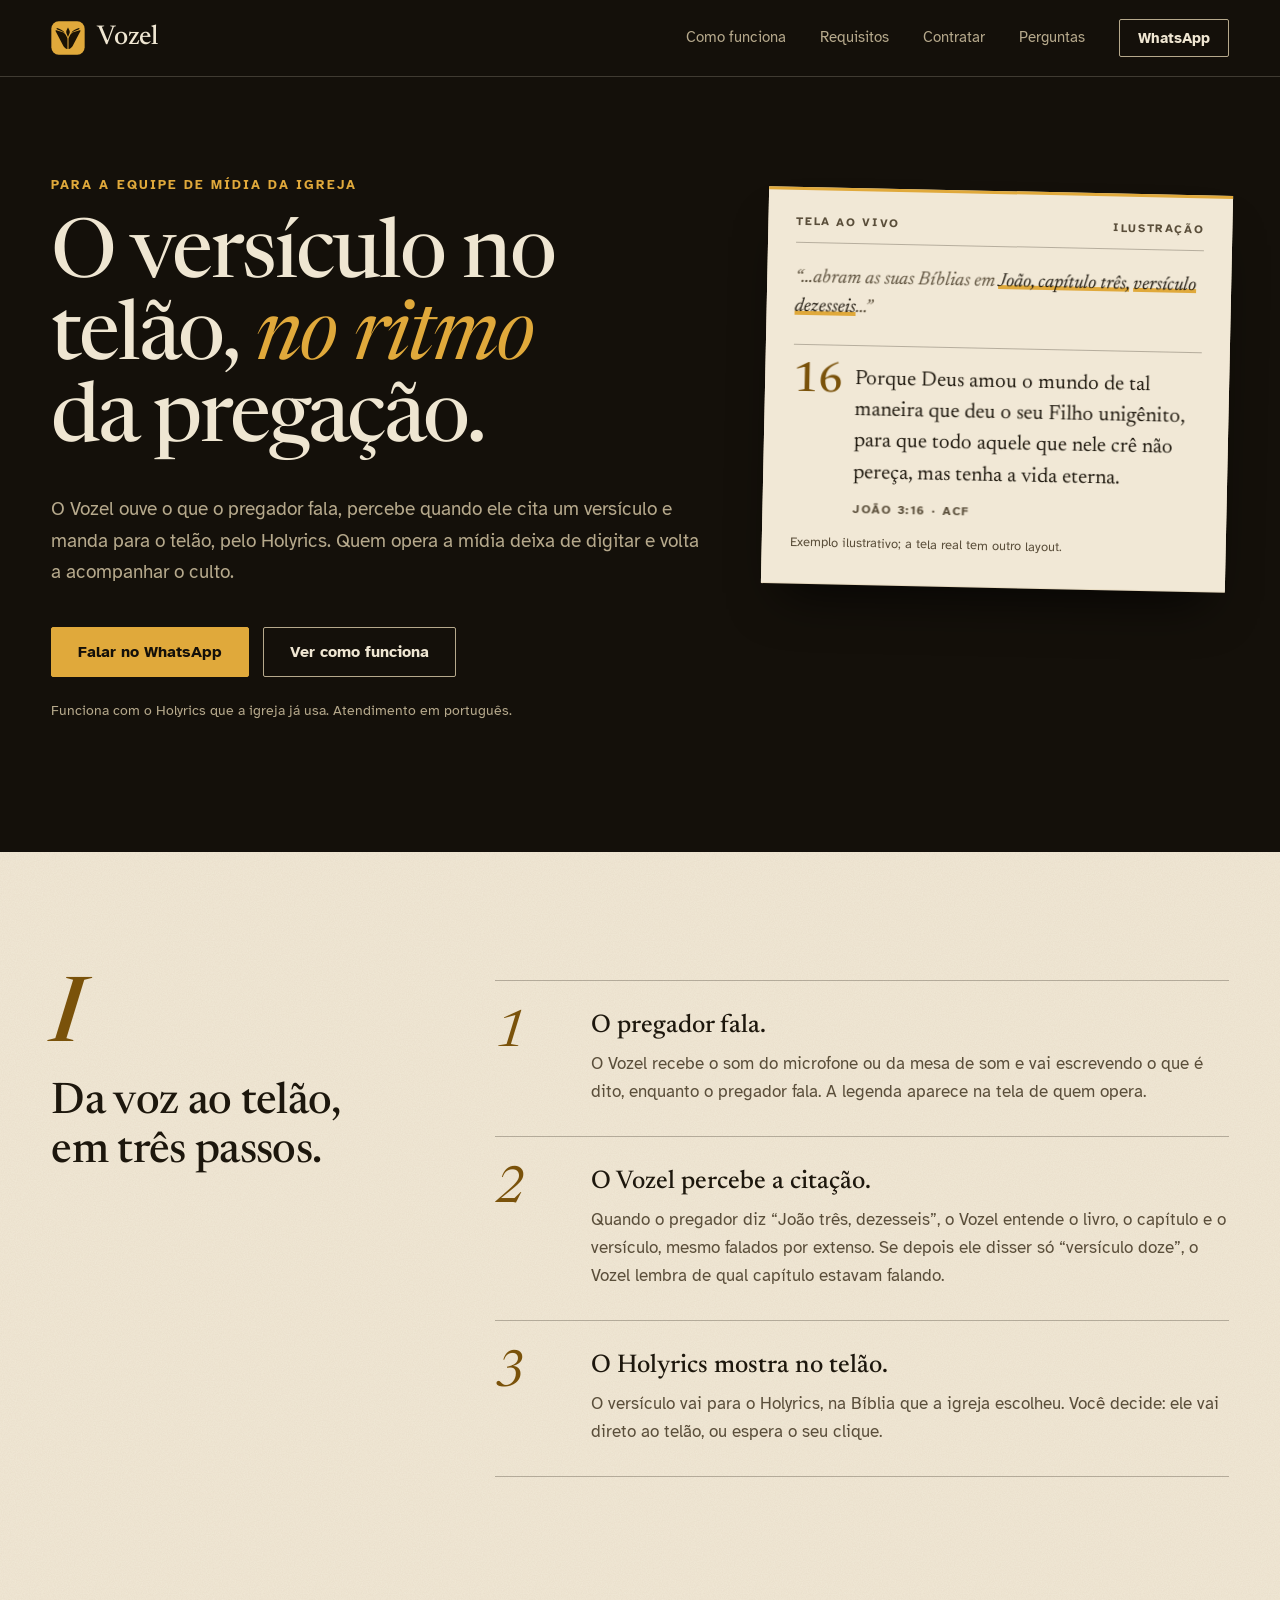
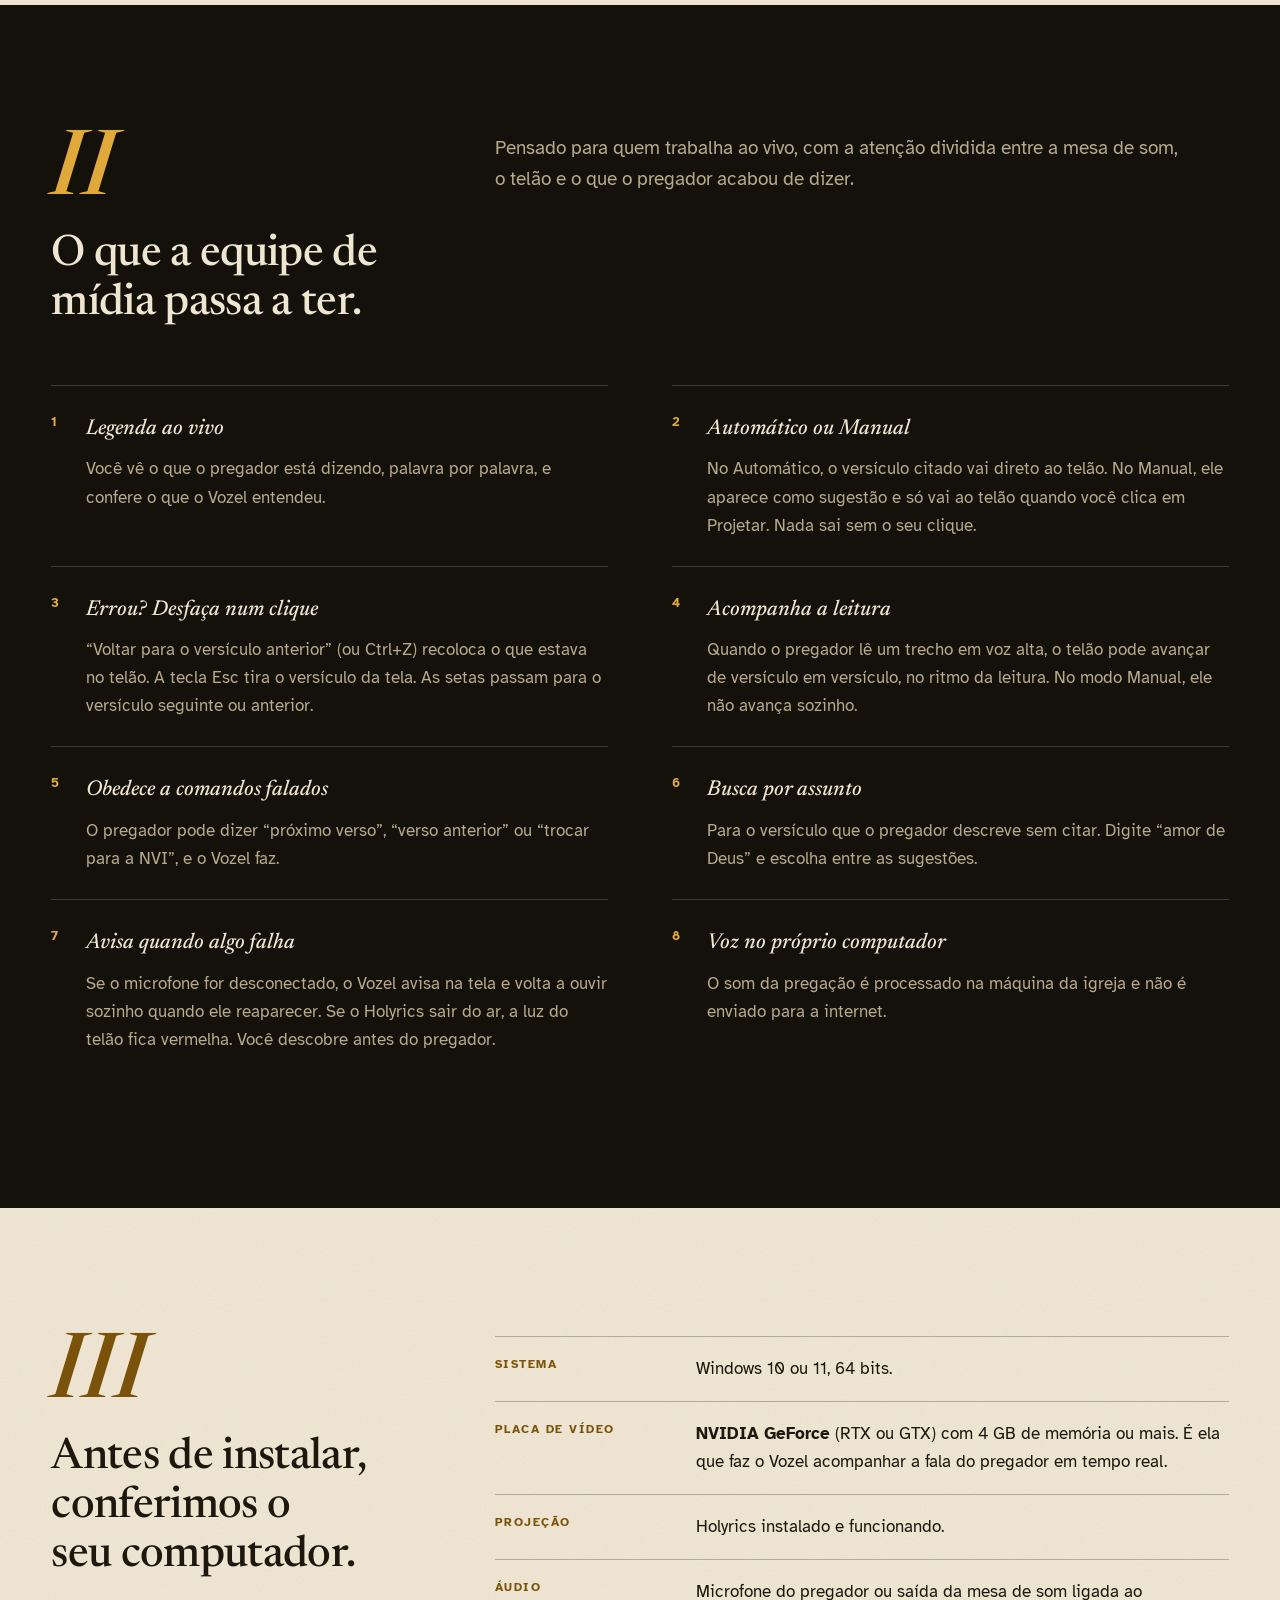
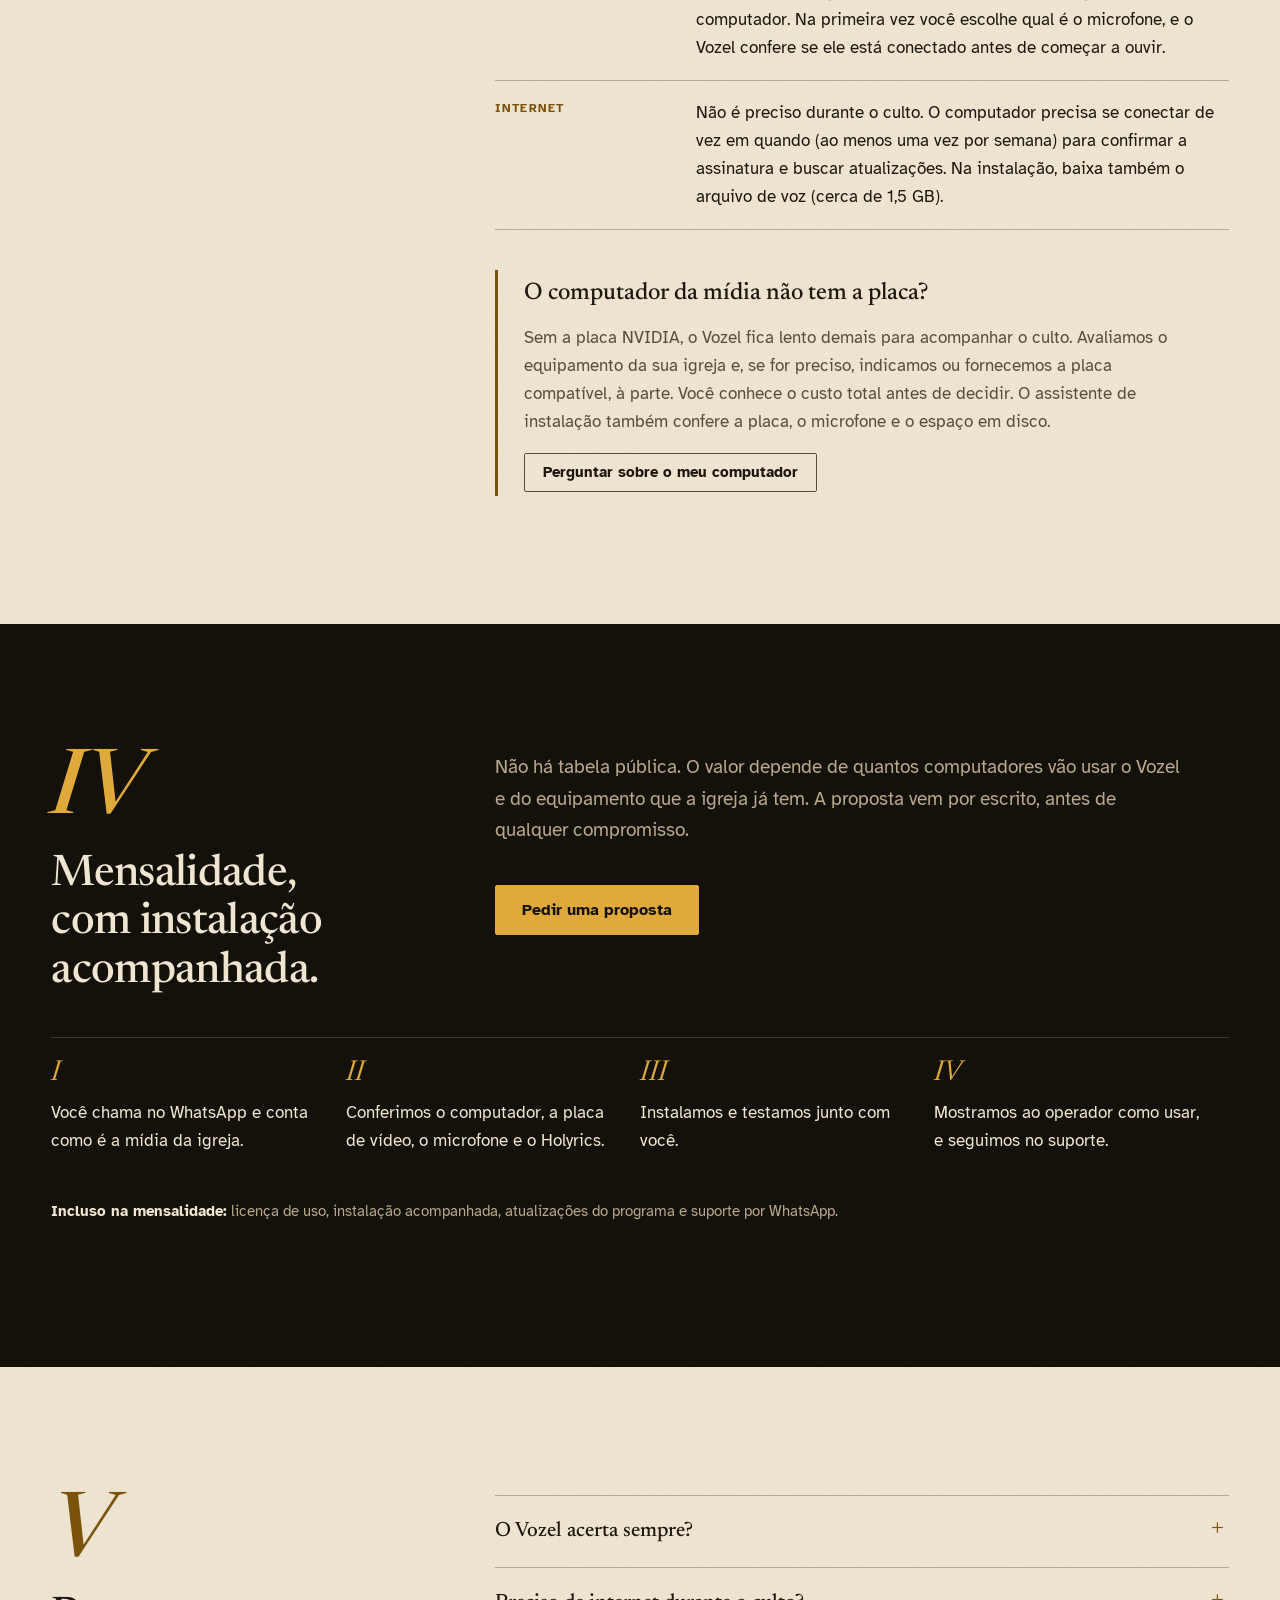
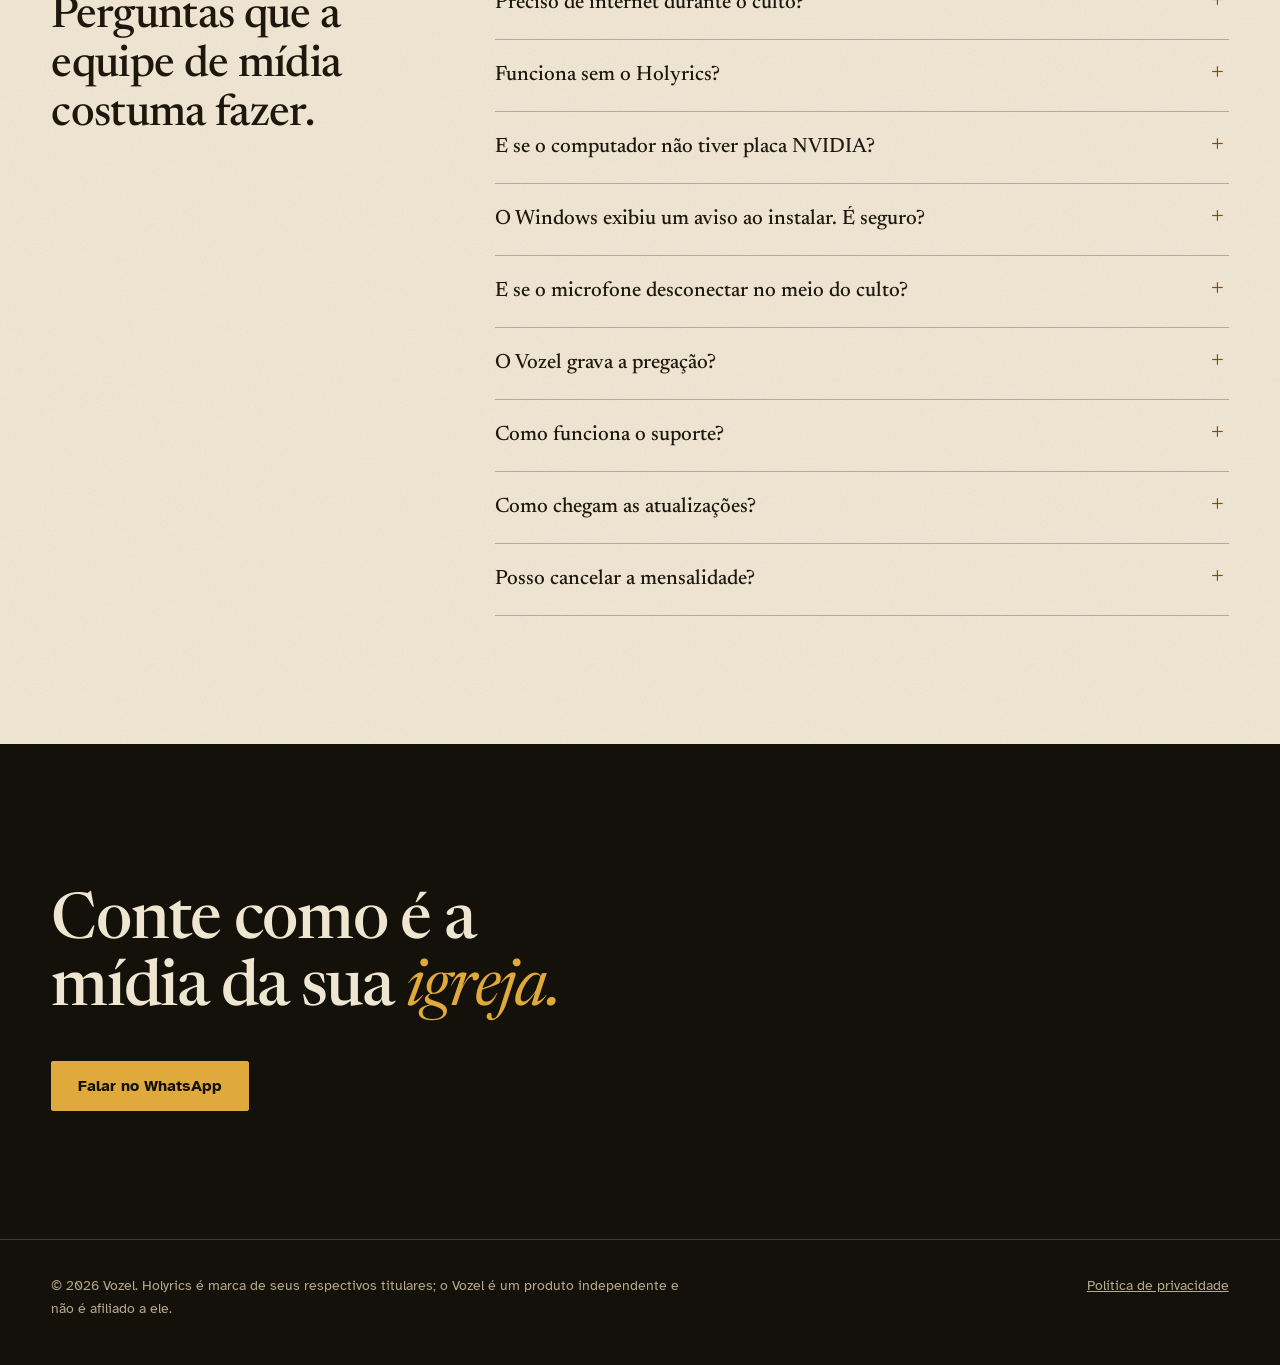
==== index.html @ 06f70eec "feat: site Vozel (landing e privacidade) Co-Authored-By: Claude Haiku 5.5 <noreply@anthropic.com>" ====
<!doctype html>
<html lang="pt-BR">
<head>
<meta charset="utf-8">
<meta name="viewport" content="width=device-width, initial-scale=1">
<title>Vozel — o versículo no telão, no ritmo da pregação</title>
<meta name="description" content="O Vozel ouve o pregador, percebe quando ele cita um versículo e manda para o telão pelo Holyrics. Funciona no computador da igreja, sem internet durante o culto.">
<meta name="theme-color" content="#14100a">
<link rel="icon" type="image/svg+xml" href="img/vozel-icone.svg">
<link rel="preload" href="fonts/newsreader-normal-400_700.woff2" as="font" type="font/woff2" crossorigin>
<meta property="og:title" content="Vozel — o versículo no telão, no ritmo da pregação">
<meta property="og:description" content="Ouve o pregador e coloca o versículo no telão, pelo Holyrics. Funciona no computador da igreja.">
<meta property="og:type" content="website">
<link rel="stylesheet" href="style.css">
</head>
<body>
<a class="skip" href="#conteudo">Ir para o conteúdo</a>

<header class="top">
  <div class="wrap">
    <a class="mark" href="#topo" aria-label="Vozel, início"><img src="img/vozel-icone.svg" alt="" width="34" height="34">Vozel</a>
    <nav aria-label="Principal">
      <a href="#como-funciona">Como funciona</a>
      <a href="#requisitos">Requisitos</a>
      <a href="#contratar">Contratar</a>
      <a href="#perguntas">Perguntas</a>
      <a class="btn line sm" href="https://wa.me/5566999851332?text=Ol%C3%A1!%20Quero%20conhecer%20o%20Vozel." rel="noopener">WhatsApp</a>
    </nav>
  </div>
</header>

<main id="conteudo">

<section class="chapter ink hero" id="topo">
  <div class="wrap">
    <div>
      <p class="kicker">Para a equipe de mídia da igreja</p>
      <h1>O versículo no telão, <em>no ritmo</em> da pregação.</h1>
      <p class="lede">O Vozel ouve o que o pregador fala, percebe quando ele cita um versículo e manda para o telão, pelo Holyrics. Quem opera a mídia deixa de digitar e volta a acompanhar o culto.</p>
      <div class="cta">
        <a class="btn" href="https://wa.me/5566999851332?text=Ol%C3%A1!%20Quero%20conhecer%20o%20Vozel." rel="noopener">Falar no WhatsApp</a>
        <a class="btn line" href="#como-funciona">Ver como funciona</a>
      </div>
      <p class="fine">Funciona com o Holyrics que a igreja já usa. Atendimento em português.</p>
    </div>

    <figure class="sheet" role="group" aria-label="Ilustração do funcionamento: a fala vira referência e o versículo aparece">
      <div class="sheet-tag"><span>Tela Ao Vivo</span><span>Ilustração</span></div>
      <p class="spoken">
        <span class="w" style="animation-delay:.2s">“…abram as suas Bíblias</span>
        <span class="w" style="animation-delay:1s">em <mark>João, capítulo três,</mark></span>
        <span class="w" style="animation-delay:1.6s"><mark>versículo dezesseis</mark>…”</span>
      </p>
      <div class="verse">
        <span class="vn" aria-hidden="true">16</span>
        <p>Porque Deus amou o mundo de tal maneira que deu o seu Filho unigênito, para que todo aquele que nele crê não pereça, mas tenha a vida eterna.</p>
        <cite>João 3:16 · ACF</cite>
      </div>
      <p class="sheet-note">Exemplo ilustrativo; a tela real tem outro layout.</p>
    </figure>
  </div>
</section>

<section class="chapter paper" id="como-funciona">
  <div class="wrap split">
    <div class="chapter-label">
      <span class="numeral" aria-hidden="true">I</span>
      <h2>Da voz ao telão, em três passos.</h2>
    </div>
    <ol class="moves">
      <li>
        <h3>O pregador fala.</h3>
        <p>O Vozel recebe o som do microfone ou da mesa de som e vai escrevendo o que é dito, enquanto o pregador fala. A legenda aparece na tela de quem opera.</p>
      </li>
      <li>
        <h3>O Vozel percebe a citação.</h3>
        <p>Quando o pregador diz “João três, dezesseis”, o Vozel entende o livro, o capítulo e o versículo, mesmo falados por extenso. Se depois ele disser só “versículo doze”, o Vozel lembra de qual capítulo estavam falando.</p>
      </li>
      <li>
        <h3>O Holyrics mostra no telão.</h3>
        <p>O versículo vai para o Holyrics, na Bíblia que a igreja escolheu. Você decide: ele vai direto ao telão, ou espera o seu clique.</p>
      </li>
    </ol>
  </div>
</section>

<section class="chapter ink" id="recursos">
  <div class="wrap">
    <div class="split" style="margin-bottom:56px">
      <div class="chapter-label">
        <span class="numeral" aria-hidden="true">II</span>
        <h2>O que a equipe de mídia passa a ter.</h2>
      </div>
      <p class="lede">Pensado para quem trabalha ao vivo, com a atenção dividida entre a mesa de som, o telão e o que o pregador acabou de dizer.</p>
    </div>
    <ol class="vlist">
      <li><sup>1</sup><h3>Legenda ao vivo</h3><p>Você vê o que o pregador está dizendo, palavra por palavra, e confere o que o Vozel entendeu.</p></li>
      <li><sup>2</sup><h3>Automático ou Manual</h3><p>No Automático, o versículo citado vai direto ao telão. No Manual, ele aparece como sugestão e só vai ao telão quando você clica em Projetar. Nada sai sem o seu clique.</p></li>
      <li><sup>3</sup><h3>Errou? Desfaça num clique</h3><p>“Voltar para o versículo anterior” (ou Ctrl+Z) recoloca o que estava no telão. A tecla Esc tira o versículo da tela. As setas passam para o versículo seguinte ou anterior.</p></li>
      <li><sup>4</sup><h3>Acompanha a leitura</h3><p>Quando o pregador lê um trecho em voz alta, o telão pode avançar de versículo em versículo, no ritmo da leitura. No modo Manual, ele não avança sozinho.</p></li>
      <li><sup>5</sup><h3>Obedece a comandos falados</h3><p>O pregador pode dizer “próximo verso”, “verso anterior” ou “trocar para a NVI”, e o Vozel faz.</p></li>
      <li><sup>6</sup><h3>Busca por assunto</h3><p>Para o versículo que o pregador descreve sem citar. Digite “amor de Deus” e escolha entre as sugestões.</p></li>
      <li><sup>7</sup><h3>Avisa quando algo falha</h3><p>Se o microfone for desconectado, o Vozel avisa na tela e volta a ouvir sozinho quando ele reaparecer. Se o Holyrics sair do ar, a luz do telão fica vermelha. Você descobre antes do pregador.</p></li>
      <li><sup>8</sup><h3>Voz no próprio computador</h3><p>O som da pregação é processado na máquina da igreja e não é enviado para a internet.</p></li>
    </ol>
  </div>
</section>

<section class="chapter paper" id="requisitos">
  <div class="wrap split">
    <div class="chapter-label">
      <span class="numeral" aria-hidden="true">III</span>
      <h2>Antes de instalar, conferimos o seu computador.</h2>
    </div>
    <div>
      <dl class="spec">
        <div><dt>Sistema</dt><dd>Windows 10 ou 11, 64 bits.</dd></div>
        <div><dt>Placa de vídeo</dt><dd><b>NVIDIA GeForce</b> (RTX ou GTX) com 4 GB de memória ou mais. É ela que faz o Vozel acompanhar a fala do pregador em tempo real.</dd></div>
        <div><dt>Projeção</dt><dd>Holyrics instalado e funcionando.</dd></div>
        <div><dt>Áudio</dt><dd>Microfone do pregador ou saída da mesa de som ligada ao computador. Na primeira vez você escolhe qual é o microfone, e o Vozel confere se ele está conectado antes de começar a ouvir.</dd></div>
        <div><dt>Internet</dt><dd>Não é preciso durante o culto. O computador precisa se conectar de vez em quando (ao menos uma vez por semana) para confirmar a assinatura e buscar atualizações. Na instalação, baixa também o arquivo de voz (cerca de 1,5 GB).</dd></div>
      </dl>
      <div class="aside">
        <h3>O computador da mídia não tem a placa?</h3>
        <p>Sem a placa NVIDIA, o Vozel fica lento demais para acompanhar o culto. Avaliamos o equipamento da sua igreja e, se for preciso, indicamos ou fornecemos a placa compatível, à parte. Você conhece o custo total antes de decidir. O assistente de instalação também confere a placa, o microfone e o espaço em disco.</p>
        <a class="btn line sm" href="https://wa.me/5566999851332?text=Ol%C3%A1!%20Quero%20saber%20se%20meu%20computador%20serve%20para%20o%20Vozel." rel="noopener">Perguntar sobre o meu computador</a>
      </div>
    </div>
  </div>
</section>

<section class="chapter ink" id="contratar">
  <div class="wrap">
    <div class="split">
      <div class="chapter-label">
        <span class="numeral" aria-hidden="true">IV</span>
        <h2>Mensalidade, com instalação acompanhada.</h2>
      </div>
      <div>
        <p class="lede">Não há tabela pública. O valor depende de quantos computadores vão usar o Vozel e do equipamento que a igreja já tem. A proposta vem por escrito, antes de qualquer compromisso.</p>
        <div class="cta"><a class="btn" href="https://wa.me/5566999851332?text=Ol%C3%A1!%20Quero%20uma%20proposta%20do%20Vozel." rel="noopener">Pedir uma proposta</a></div>
      </div>
    </div>
    <ol class="steps">
      <li>Você chama no WhatsApp e conta como é a mídia da igreja.</li>
      <li>Conferimos o computador, a placa de vídeo, o microfone e o Holyrics.</li>
      <li>Instalamos e testamos junto com você.</li>
      <li>Mostramos ao operador como usar, e seguimos no suporte.</li>
    </ol>
    <p class="included"><b>Incluso na mensalidade:</b> licença de uso, instalação acompanhada, atualizações do programa e suporte por WhatsApp.</p>
  </div>
</section>

<!--
  Depoimentos: publicar só com igreja-piloto e autorização por escrito.
  Sugestão: um capítulo "V" antes das perguntas, com citação em corpo grande e o nome da igreja.
-->

<section class="chapter paper" id="perguntas">
  <div class="wrap split">
    <div class="chapter-label">
      <span class="numeral" aria-hidden="true">V</span>
      <h2>Perguntas que a equipe de mídia costuma fazer.</h2>
    </div>
    <div class="faq">
      <details><summary>O Vozel acerta sempre?</summary><p>Nenhum sistema que ouve a fala é perfeito. Por isso você vê na legenda o que foi entendido e pode usar o modo Manual, em que nada vai ao telão sem o seu clique. Se algo errado aparecer, a tecla Esc tira da tela e Ctrl+Z volta ao versículo anterior.</p></details>
      <details><summary>Preciso de internet durante o culto?</summary><p>Não. Durante o culto o Vozel funciona sem internet. O computador só precisa se conectar de vez em quando, ao menos uma vez por semana, para confirmar que a assinatura está em dia e buscar atualizações.</p></details>
      <details><summary>Funciona sem o Holyrics?</summary><p>Não para projetar. O Vozel foi feito para trabalhar junto com o Holyrics, que é quem mostra o versículo no telão. Sem ele, você continua vendo a legenda do que o pregador diz, mas nada vai para o telão.</p></details>
      <details><summary>E se o computador não tiver placa NVIDIA?</summary><p>A placa é necessária. Podemos indicar ou fornecer uma compatível, à parte, depois de avaliar o equipamento da igreja.</p></details>
      <details><summary>O Windows exibiu um aviso ao instalar. É seguro?</summary><p>Como o programa é novo, o Windows pode avisar sobre “editor desconhecido” na primeira instalação. Por isso a instalação é feita junto com você, que acompanha cada passo.</p></details>
      <details><summary>E se o microfone desconectar no meio do culto?</summary><p>O Vozel avisa na tela e, quando o microfone voltar, ele volta a ouvir sozinho. Se o Holyrics sair do ar, a luz do telão fica vermelha e você é avisado.</p></details>
      <details><summary>O Vozel grava a pregação?</summary><p>Não grava o som. O que fica no computador, para o suporte, é um registro em texto do que foi reconhecido e dos versículos mostrados. Ele só sai de lá se você decidir enviar.</p></details>
      <details><summary>Como funciona o suporte?</summary><p>Por WhatsApp, em português. Dentro do programa há o botão “Gerar pacote de suporte”: ele junta, num arquivo, as informações que precisamos (sem senhas) para você nos enviar, e a gente resolve.</p></details>
      <details><summary>Como chegam as atualizações?</summary><p>O programa avisa quando há versão nova. Você atualiza com um clique, nunca com o Vozel ouvindo o culto, e o arquivo é conferido antes de ser instalado.</p></details>
      <details><summary>Posso cancelar a mensalidade?</summary><p>Sim. As condições do contrato constam da proposta, para você ler antes de aceitar.</p></details>
    </div>
  </div>
</section>

<section class="chapter ink closing">
  <div class="wrap">
    <h2>Conte como é a mídia da sua <em>igreja.</em></h2>
    <div class="cta"><a class="btn" href="https://wa.me/5566999851332?text=Ol%C3%A1!%20Quero%20conhecer%20o%20Vozel." rel="noopener">Falar no WhatsApp</a></div>
  </div>
</section>

</main>

<footer class="foot">
  <div class="wrap">
    <p>© <span id="ano">2026</span> Vozel. Holyrics é marca de seus respectivos titulares; o Vozel é um produto independente e não é afiliado a ele.</p>
    <a href="privacidade.html">Política de privacidade</a>
  </div>
</footer>
<script>document.getElementById("ano").textContent = new Date().getFullYear();</script>
</body>
</html>
---- style.css ----
/* Vozel — landing. Direção: página de Bíblia impressa (tinta, papel, dourado de capitular). */

@font-face { font-family: "Newsreader"; font-style: normal; font-weight: 400 700; font-display: swap; src: url("fonts/newsreader-normal-400_700.woff2") format("woff2"); }
@font-face { font-family: "Newsreader"; font-style: italic; font-weight: 400 600; font-display: swap; src: url("fonts/newsreader-italic-400_600.woff2") format("woff2"); }
@font-face { font-family: "Atkinson Hyperlegible"; font-style: normal; font-weight: 400; font-display: swap; src: url("fonts/atkinson-hyperlegible-normal-400.woff2") format("woff2"); }
@font-face { font-family: "Atkinson Hyperlegible"; font-style: normal; font-weight: 700; font-display: swap; src: url("fonts/atkinson-hyperlegible-normal-700.woff2") format("woff2"); }

:root {
  --ink: #14100a;
  --ink-soft: #1d170d;
  --paper: #f1e8d6;
  --paper-deep: #e6d9bf;
  --gold: #e0a93b;
  --gold-ink: #7a520a;          /* dourado legível sobre papel */
  --on-ink: #efe6d2;
  --on-ink-muted: #b6a98c;
  --on-paper: #1d170d;
  --on-paper-muted: #5a4e3a;
  --rule-ink: rgba(239, 230, 210, .2);
  --rule-paper: rgba(29, 23, 13, .28);

  --serif: "Newsreader", "Iowan Old Style", Georgia, serif;
  --sans: "Atkinson Hyperlegible", "Segoe UI", system-ui, sans-serif;

  --gutter: clamp(20px, 4vw, 56px);
  --max: 1200px;
  --step-0: 1.0625rem;
}

*, *::before, *::after { box-sizing: border-box; }
html { scroll-behavior: smooth; -webkit-text-size-adjust: 100%; }
body { margin: 0; background: var(--ink); color: var(--on-ink); font: 400 var(--step-0)/1.65 var(--sans); }
img, svg { max-width: 100%; display: block; }
a { color: inherit; }
p { margin: 0 0 1em; }
h1, h2, h3 { font-family: var(--serif); font-weight: 500; margin: 0; text-wrap: balance; }
:focus-visible { outline: 3px solid var(--gold); outline-offset: 3px; }
.paper :focus-visible { outline-color: var(--gold-ink); }

.skip { position: absolute; left: -999px; top: 8px; background: var(--gold); color: var(--ink); padding: 10px 16px; z-index: 50; }
.skip:focus { left: 8px; }
.wrap { width: min(var(--max), 100% - 2 * var(--gutter)); margin-inline: auto; }

/* ---------- cabeçalho ---------- */
.top { border-bottom: 1px solid var(--rule-ink); }
.top .wrap { display: flex; align-items: center; justify-content: space-between; gap: 20px; min-height: 76px; }
.mark { display: inline-flex; align-items: center; gap: 12px; text-decoration: none; font: 500 1.7rem/1 var(--serif); letter-spacing: -.01em; }
.mark img { width: 34px; height: 34px; }
.top nav { display: flex; align-items: center; gap: clamp(16px, 3vw, 34px); font-size: .95rem; }
.top nav a:not(.btn) { color: var(--on-ink-muted); text-decoration: none; }
.top nav a:not(.btn):hover { color: var(--on-ink); text-decoration: underline; text-underline-offset: 6px; text-decoration-color: var(--gold); }

.btn { display: inline-block; background: var(--gold); color: var(--ink); font: 700 1rem/1 var(--sans); padding: 16px 26px; border: 1px solid var(--gold); border-radius: 2px; text-decoration: none; }
.btn:hover { background: #efbd57; }
.btn.line { background: transparent; color: var(--on-ink); border-color: var(--on-ink-muted); }
.btn.line:hover { border-color: var(--gold); color: var(--gold); }
.btn.sm { padding: 11px 18px; font-size: .92rem; }
.paper .btn.line { color: var(--on-paper); border-color: var(--on-paper-muted); }
.paper .btn.line:hover { color: var(--gold-ink); border-color: var(--gold-ink); }

/* ---------- capítulos ---------- */
.chapter { padding: clamp(72px, 10vw, 140px) 0; position: relative; }
.ink { background: var(--ink); color: var(--on-ink); }
.paper {
  background-color: var(--paper); color: var(--on-paper);
  background-image: url("data:image/svg+xml;utf8,<svg xmlns='http://www.w3.org/2000/svg' width='220' height='220'><filter id='n'><feTurbulence type='fractalNoise' baseFrequency='.85' numOctaves='2' stitchTiles='stitch'/><feColorMatrix values='0 0 0 0 .3  0 0 0 0 .22  0 0 0 0 .1  0 0 0 .09 0'/></filter><rect width='100%' height='100%' filter='url(%23n)'/></svg>");
}
.split { display: grid; grid-template-columns: minmax(0, 4fr) minmax(0, 8fr); gap: clamp(28px, 6vw, 96px); align-items: start; }
.chapter-label { position: sticky; top: 28px; }
.numeral { display: block; font: italic 500 clamp(3.5rem, 7vw, 6rem)/.9 var(--serif); color: var(--gold); }
.paper .numeral { color: var(--gold-ink); }
.chapter h2 { font-size: clamp(1.9rem, 3.4vw, 2.9rem); line-height: 1.12; letter-spacing: -.015em; margin-top: 18px; }
.lede { font-size: 1.2rem; color: var(--on-paper-muted); max-width: 36em; }
.ink .lede { color: var(--on-ink-muted); }

/* ---------- abertura ---------- */
.hero { padding: clamp(56px, 8vw, 110px) 0 clamp(72px, 9vw, 130px); }
.hero .wrap { display: grid; grid-template-columns: minmax(0, 7fr) minmax(0, 5fr); gap: clamp(32px, 5vw, 72px); align-items: start; }
.kicker { font: 700 .8rem/1 var(--sans); letter-spacing: .16em; text-transform: uppercase; color: var(--gold); margin-bottom: 26px; }
.hero h1 { font-size: clamp(2.8rem, 6.4vw, 5.6rem); line-height: 1; letter-spacing: -.025em; font-weight: 450; }
.hero h1 em { font-style: italic; color: var(--gold); font-weight: 400; }
.hero .lede { margin-top: 30px; }
.cta { display: flex; flex-wrap: wrap; gap: 14px; margin-top: 38px; }
.fine { font-size: .9rem; color: var(--on-ink-muted); margin-top: 22px; }

/* A "folha": a demonstração, composta como página impressa. */
.sheet {
  margin: 12px 0 0; background: var(--paper); color: var(--on-paper); padding: 26px 28px 30px;
  transform: rotate(1.2deg); box-shadow: 0 1px 0 var(--paper-deep), 0 30px 50px -20px rgba(0, 0, 0, .7);
  border-top: 3px solid var(--gold);
}
.sheet-tag { display: flex; justify-content: space-between; font: 700 .72rem/1 var(--sans); letter-spacing: .14em; text-transform: uppercase; color: var(--on-paper-muted); padding-bottom: 14px; border-bottom: 1px solid var(--rule-paper); }
.spoken { font: italic 400 1.2rem/1.55 var(--serif); color: var(--on-paper-muted); margin: 20px 0 0; }
.spoken .w { opacity: 0; animation: say .5s ease forwards; }
.spoken mark { background: none; color: var(--on-paper); background-image: linear-gradient(var(--gold), var(--gold)); background-repeat: no-repeat; background-position: 0 92%; background-size: 0 .22em; animation: sweep 1s ease 2.1s forwards; }
.verse { margin-top: 22px; padding-top: 18px; border-top: 1px solid var(--rule-paper); display: grid; grid-template-columns: 3.4rem 1fr; column-gap: 8px; opacity: 0; transform: translateY(8px); animation: set .8s ease 3.3s forwards; }
.verse .vn { font: 500 2.6rem/.9 var(--serif); color: var(--gold-ink); }
.verse p { font: 400 1.3rem/1.5 var(--serif); margin: 0; }
.verse cite { grid-column: 2; font: 700 .78rem/1 var(--sans); font-style: normal; letter-spacing: .12em; text-transform: uppercase; color: var(--on-paper-muted); margin-top: 14px; }
.sheet-note { font-size: .8rem; color: var(--on-paper-muted); margin: 18px 0 0; }
@keyframes say { to { opacity: 1; } }
@keyframes sweep { to { background-size: 100% .22em; } }
@keyframes set { to { opacity: 1; transform: none; } }

/* ---------- I · movimentos ---------- */
.moves { list-style: none; margin: 0; padding: 0; counter-reset: m; }
.moves li { display: grid; grid-template-columns: 4.5rem 1fr; gap: 8px 24px; padding: 30px 0; border-top: 1px solid var(--rule-paper); counter-increment: m; }
.moves li:last-child { border-bottom: 1px solid var(--rule-paper); }
.moves li::before { content: counter(m); font: italic 400 3.2rem/.9 var(--serif); color: var(--gold-ink); grid-row: span 2; }
.moves h3 { font-size: 1.6rem; line-height: 1.2; }
.moves p { margin: 0; color: var(--on-paper-muted); max-width: 40em; }

/* ---------- II · versículos numerados ---------- */
.vlist { list-style: none; margin: 0; padding: 0; display: grid; grid-template-columns: 1fr 1fr; gap: 0 clamp(28px, 5vw, 72px); }
.vlist li { position: relative; padding: 26px 0 26px 2.2rem; border-top: 1px solid var(--rule-ink); }
.vlist sup { position: absolute; left: 0; top: 30px; font: 700 .8rem/1 var(--sans); color: var(--gold); vertical-align: baseline; }
.vlist h3 { font-size: 1.35rem; margin-bottom: 8px; font-style: italic; font-weight: 500; }
.vlist p { margin: 0; color: var(--on-ink-muted); }

/* ---------- III · ficha técnica ---------- */
.spec { margin: 0; }
.spec div { display: grid; grid-template-columns: minmax(7rem, 1fr) 3fr; gap: 6px 24px; padding: 18px 0; border-top: 1px solid var(--rule-paper); }
.spec div:last-child { border-bottom: 1px solid var(--rule-paper); }
.spec dt { font: 700 .78rem/1.6 var(--sans); letter-spacing: .12em; text-transform: uppercase; color: var(--gold-ink); }
.spec dd { margin: 0; }
.aside { margin-top: 40px; padding: 4px 0 4px 26px; border-left: 3px solid var(--gold-ink); max-width: 40em; }
.aside h3 { font-size: 1.5rem; margin-bottom: 10px; }
.aside p { color: var(--on-paper-muted); }

/* ---------- IV · contratar ---------- */
.steps { list-style: none; padding: 0; margin: 40px 0 0; display: grid; grid-template-columns: repeat(4, 1fr); gap: 0; counter-reset: s; border-top: 1px solid var(--rule-ink); }
.steps li { counter-increment: s; padding: 22px 22px 0 0; }
.steps li::before { content: counter(s, upper-roman); display: block; font: italic 400 1.8rem/1 var(--serif); color: var(--gold); margin-bottom: 10px; }
.steps li { color: var(--on-ink); }
.included { margin-top: 44px; font-size: .95rem; color: var(--on-ink-muted); }
.included b { color: var(--on-ink); }

/* ---------- V · perguntas ---------- */
.faq details { border-top: 1px solid var(--rule-paper); }
.faq details:last-child { border-bottom: 1px solid var(--rule-paper); }
.faq summary { cursor: pointer; list-style: none; padding: 22px 40px 22px 0; font: 500 1.3rem/1.3 var(--serif); position: relative; }
.faq summary::-webkit-details-marker { display: none; }
.faq summary::after { content: "+"; position: absolute; right: 4px; top: 18px; font: 400 1.8rem/1 var(--serif); color: var(--gold-ink); }
.faq details[open] summary::after { content: "\2212"; }
.faq p { color: var(--on-paper-muted); max-width: 42em; padding-bottom: 22px; margin: 0; }

/* ---------- encerramento e rodapé ---------- */
.closing { text-align: left; }
.closing h2 { font-size: clamp(2.2rem, 5vw, 4.2rem); line-height: 1.04; letter-spacing: -.02em; max-width: 14em; }
.closing h2 em { font-style: italic; color: var(--gold); font-weight: 400; }
.foot { border-top: 1px solid var(--rule-ink); padding: 34px 0 44px; font-size: .88rem; color: var(--on-ink-muted); }
.foot .wrap { display: flex; flex-wrap: wrap; gap: 14px 40px; justify-content: space-between; }
.foot p { margin: 0; max-width: 46em; }

/* ---------- texto corrido (privacidade) ---------- */
.prose { max-width: 46rem; }
.prose h1 { font-size: clamp(2.2rem, 4vw, 3.2rem); line-height: 1.1; margin-bottom: 8px; }
.prose h2 { font-size: 1.5rem; margin: 2.2rem 0 .6rem; }
.prose ul { padding-left: 1.2rem; }
.prose .muted { color: var(--on-paper-muted); }
.prose a { color: var(--gold-ink); }

/* ---------- responsivo ---------- */
@media (max-width: 900px) {
  .hero .wrap, .split { grid-template-columns: 1fr; }
  .chapter-label { position: static; }
  .sheet { transform: none; }
  .vlist { grid-template-columns: 1fr; }
  .steps { grid-template-columns: 1fr 1fr; }
  .steps li { padding-bottom: 20px; }
}
@media (max-width: 560px) {
  .top nav a:not(.btn) { display: none; }
  .moves li { grid-template-columns: 3rem 1fr; gap: 6px 16px; }
  .spec div { grid-template-columns: 1fr; }
  .steps { grid-template-columns: 1fr; }
}
@media (prefers-reduced-motion: reduce) {
  html { scroll-behavior: auto; }
  .spoken .w, .verse { animation: none; opacity: 1; transform: none; }
  .spoken mark { animation: none; background-size: 100% .22em; }
}
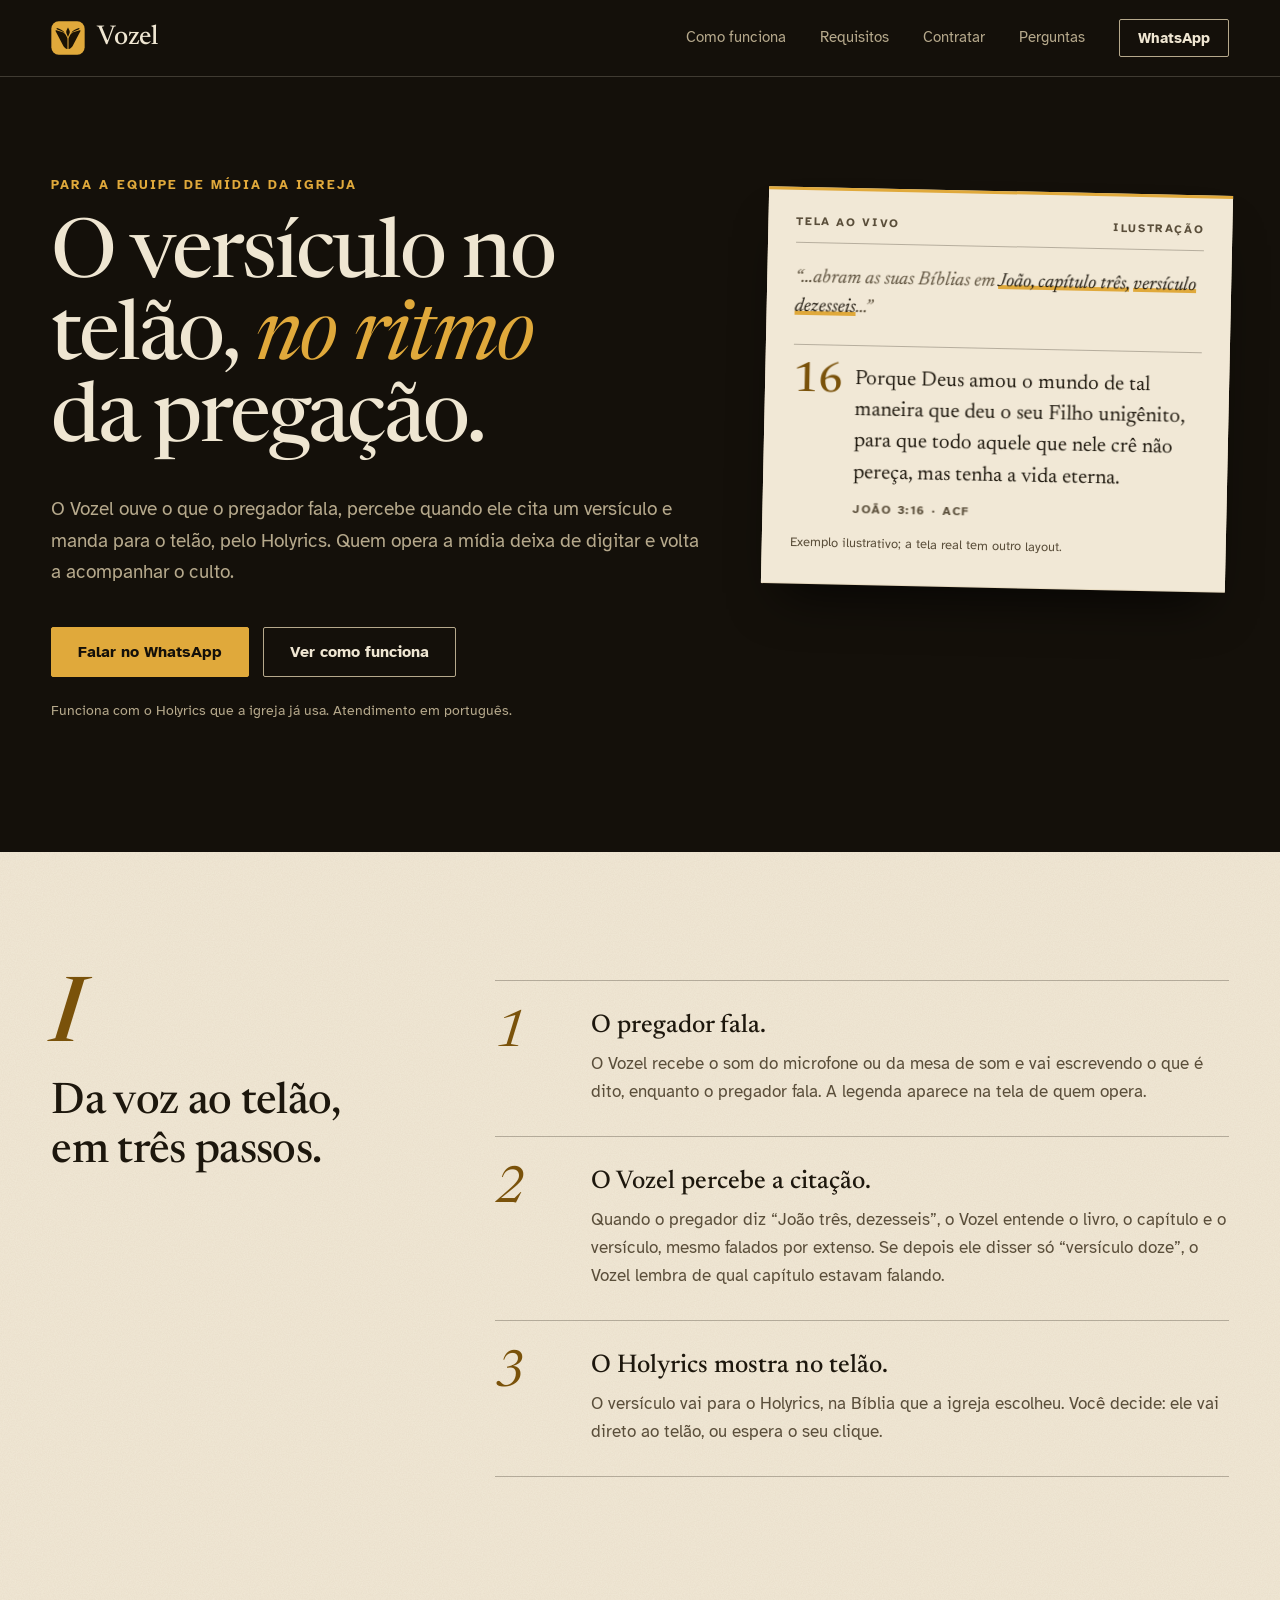
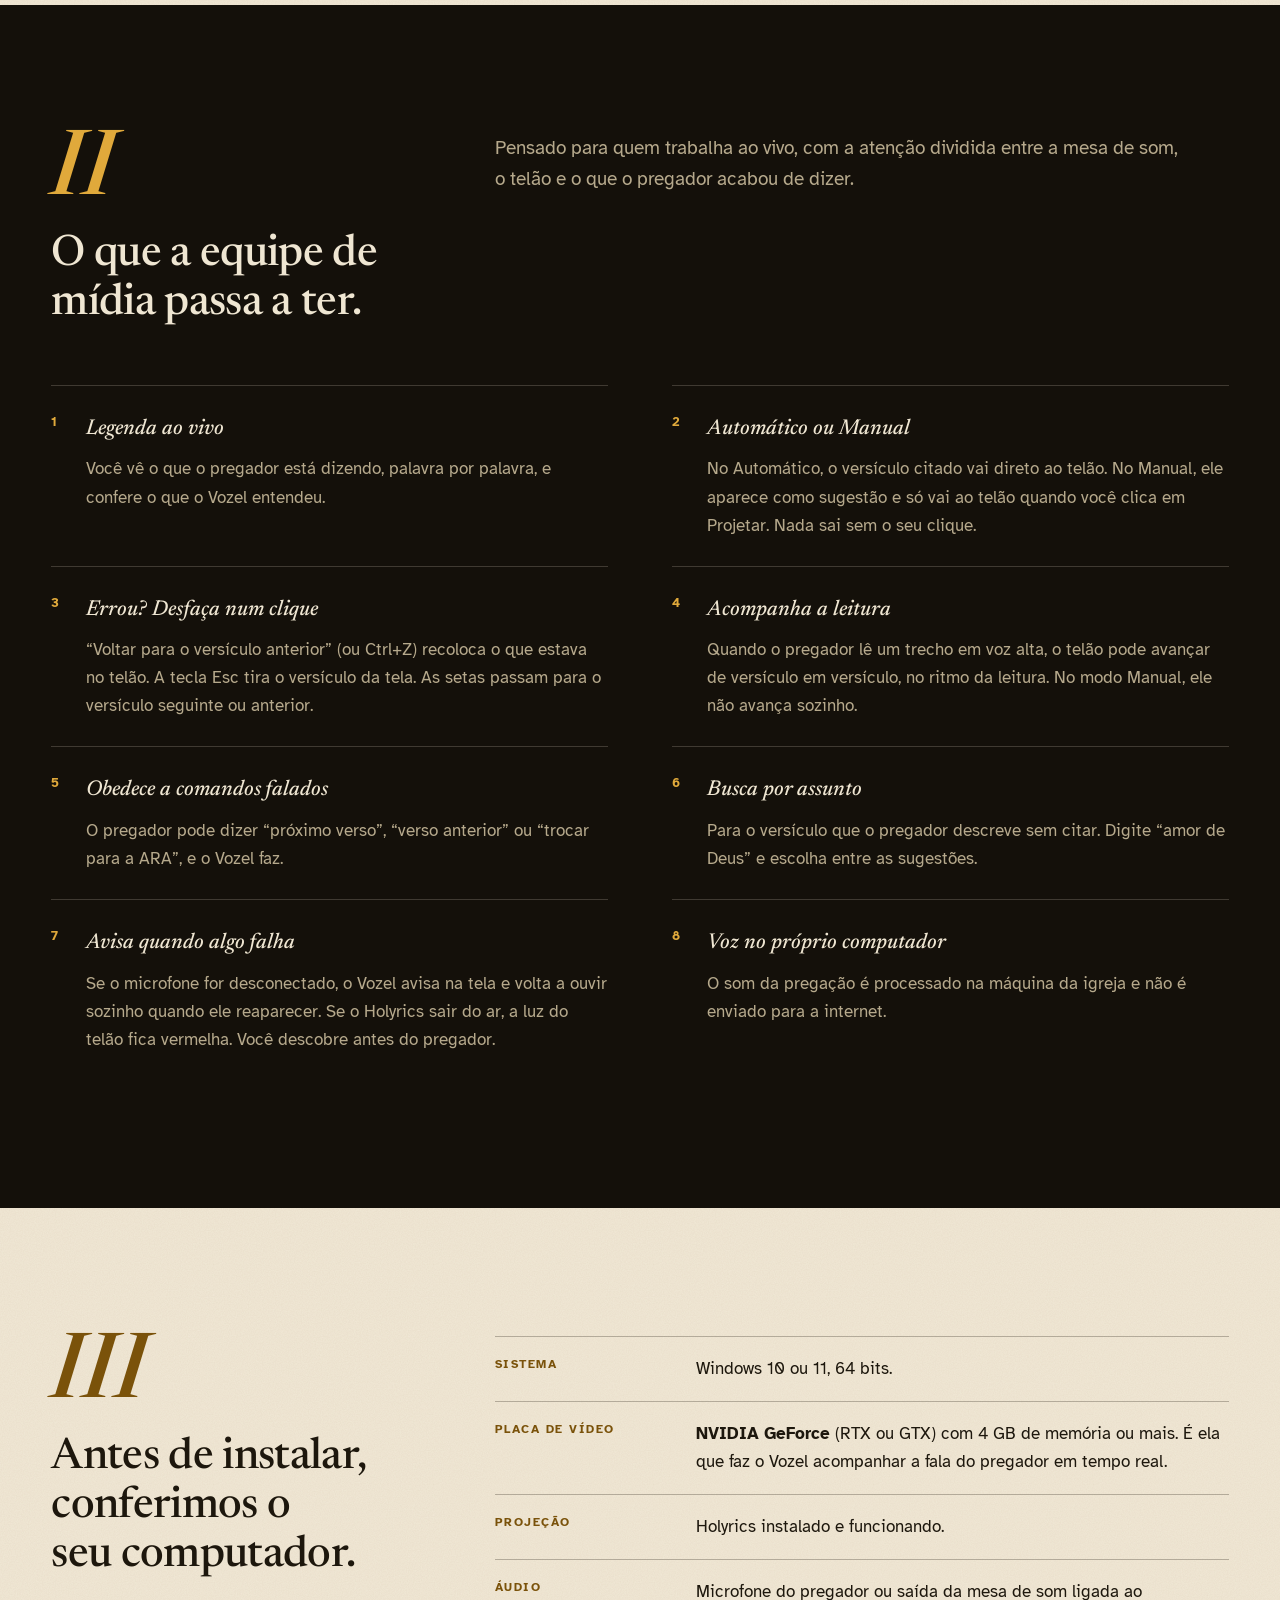
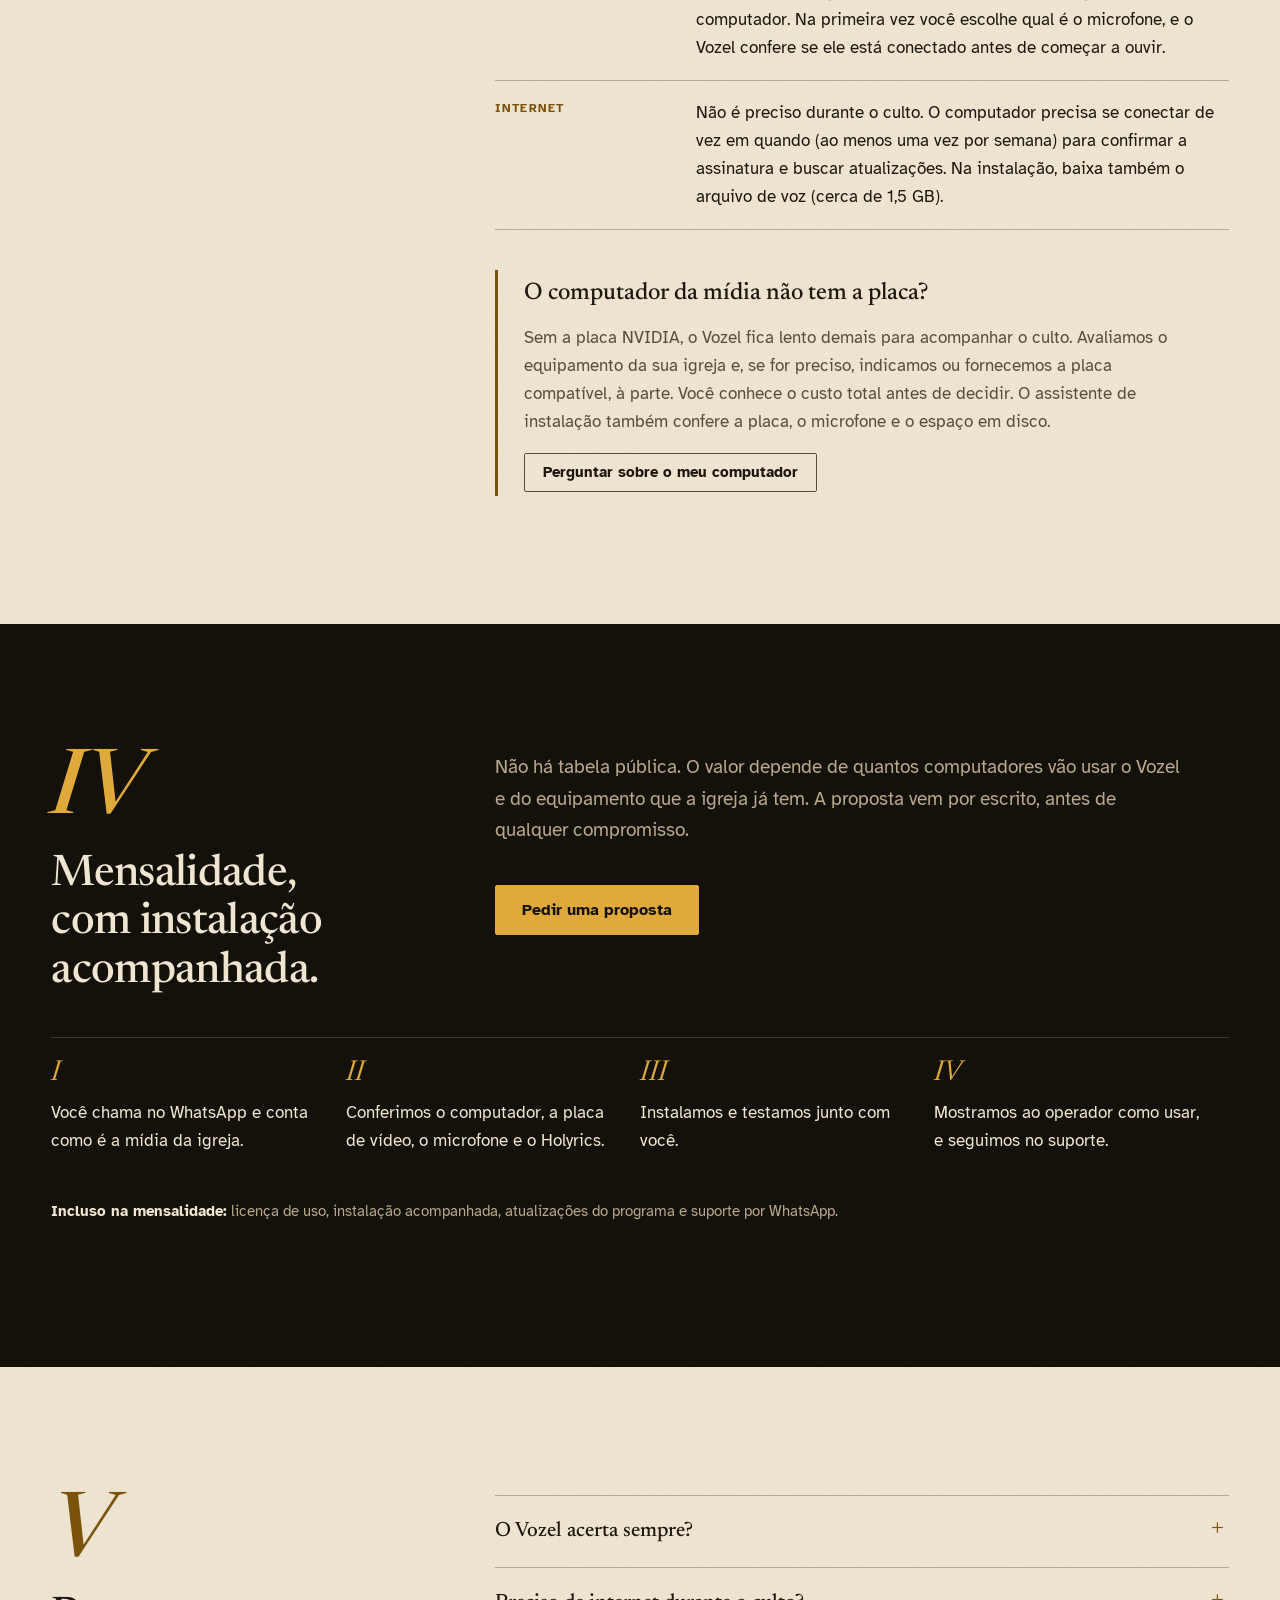
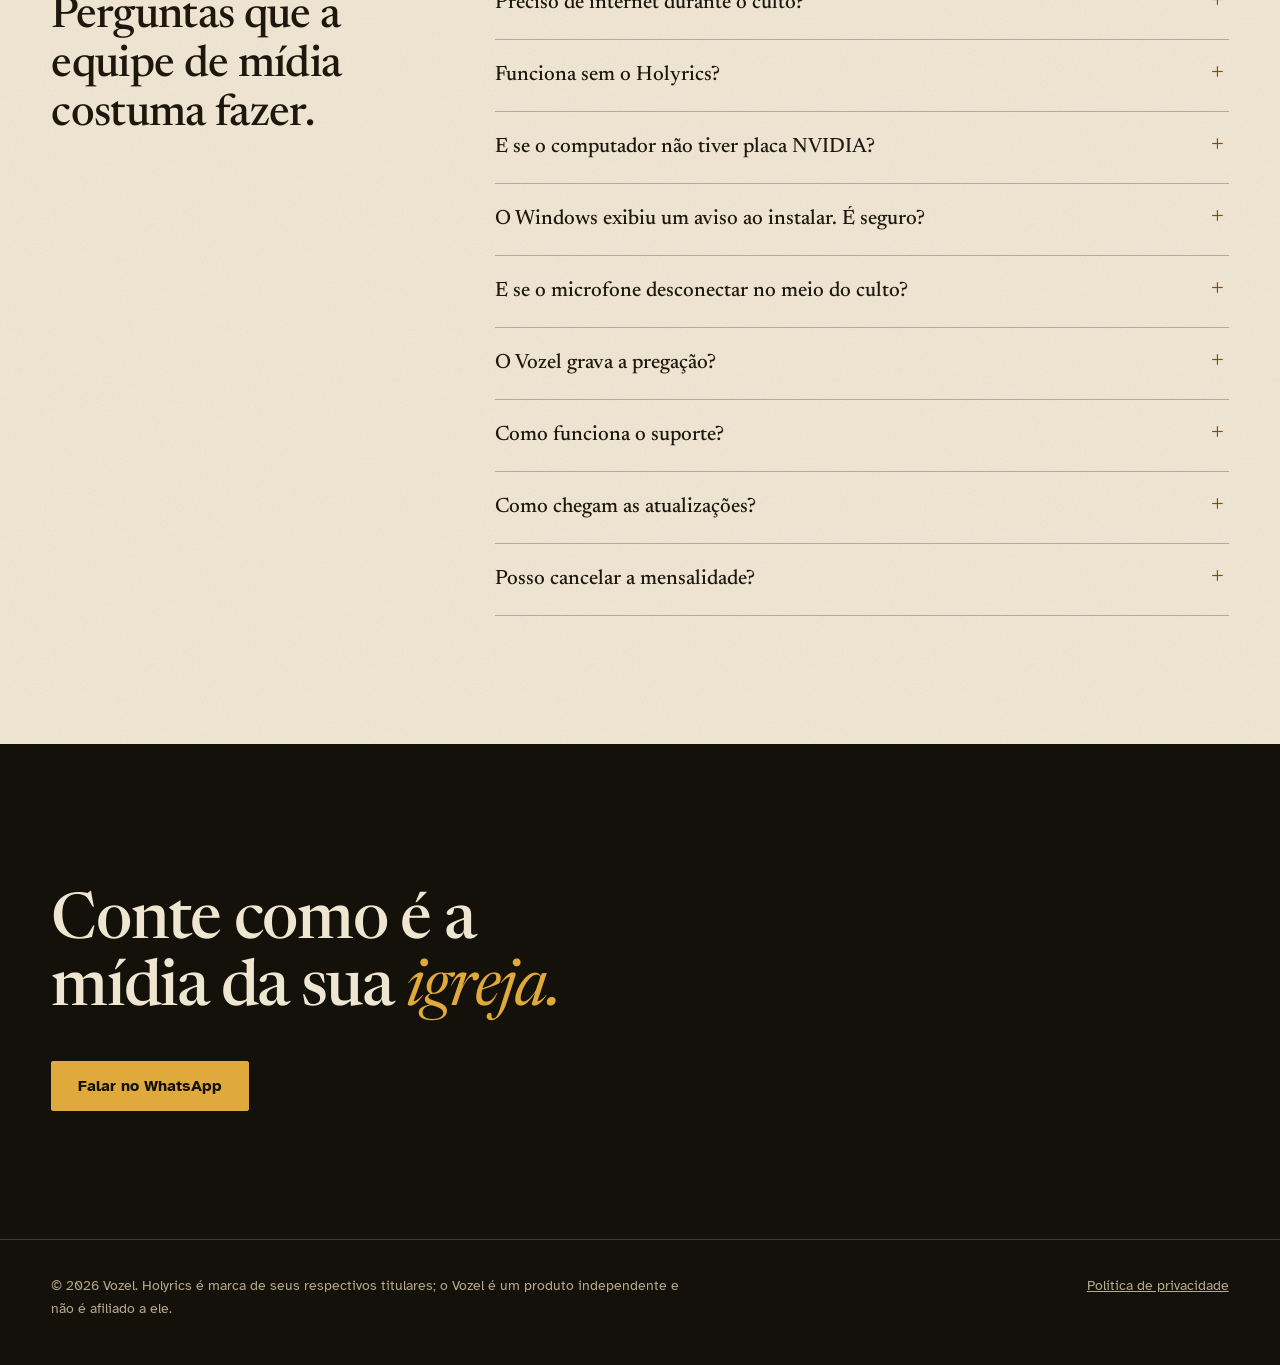
==== commit 3ac6d53d: "fix(site): exemplo de troca de versão usa ARA (NVI não está na versão de produção) Co-Authored-By: C" ====
--- a/index.html
+++ b/index.html
@@ -98,7 +98,7 @@
       <li><sup>2</sup><h3>Automático ou Manual</h3><p>No Automático, o versículo citado vai direto ao telão. No Manual, ele aparece como sugestão e só vai ao telão quando você clica em Projetar. Nada sai sem o seu clique.</p></li>
       <li><sup>3</sup><h3>Errou? Desfaça num clique</h3><p>“Voltar para o versículo anterior” (ou Ctrl+Z) recoloca o que estava no telão. A tecla Esc tira o versículo da tela. As setas passam para o versículo seguinte ou anterior.</p></li>
       <li><sup>4</sup><h3>Acompanha a leitura</h3><p>Quando o pregador lê um trecho em voz alta, o telão pode avançar de versículo em versículo, no ritmo da leitura. No modo Manual, ele não avança sozinho.</p></li>
-      <li><sup>5</sup><h3>Obedece a comandos falados</h3><p>O pregador pode dizer “próximo verso”, “verso anterior” ou “trocar para a NVI”, e o Vozel faz.</p></li>
+      <li><sup>5</sup><h3>Obedece a comandos falados</h3><p>O pregador pode dizer “próximo verso”, “verso anterior” ou “trocar para a ARA”, e o Vozel faz.</p></li>
       <li><sup>6</sup><h3>Busca por assunto</h3><p>Para o versículo que o pregador descreve sem citar. Digite “amor de Deus” e escolha entre as sugestões.</p></li>
       <li><sup>7</sup><h3>Avisa quando algo falha</h3><p>Se o microfone for desconectado, o Vozel avisa na tela e volta a ouvir sozinho quando ele reaparecer. Se o Holyrics sair do ar, a luz do telão fica vermelha. Você descobre antes do pregador.</p></li>
       <li><sup>8</sup><h3>Voz no próprio computador</h3><p>O som da pregação é processado na máquina da igreja e não é enviado para a internet.</p></li>
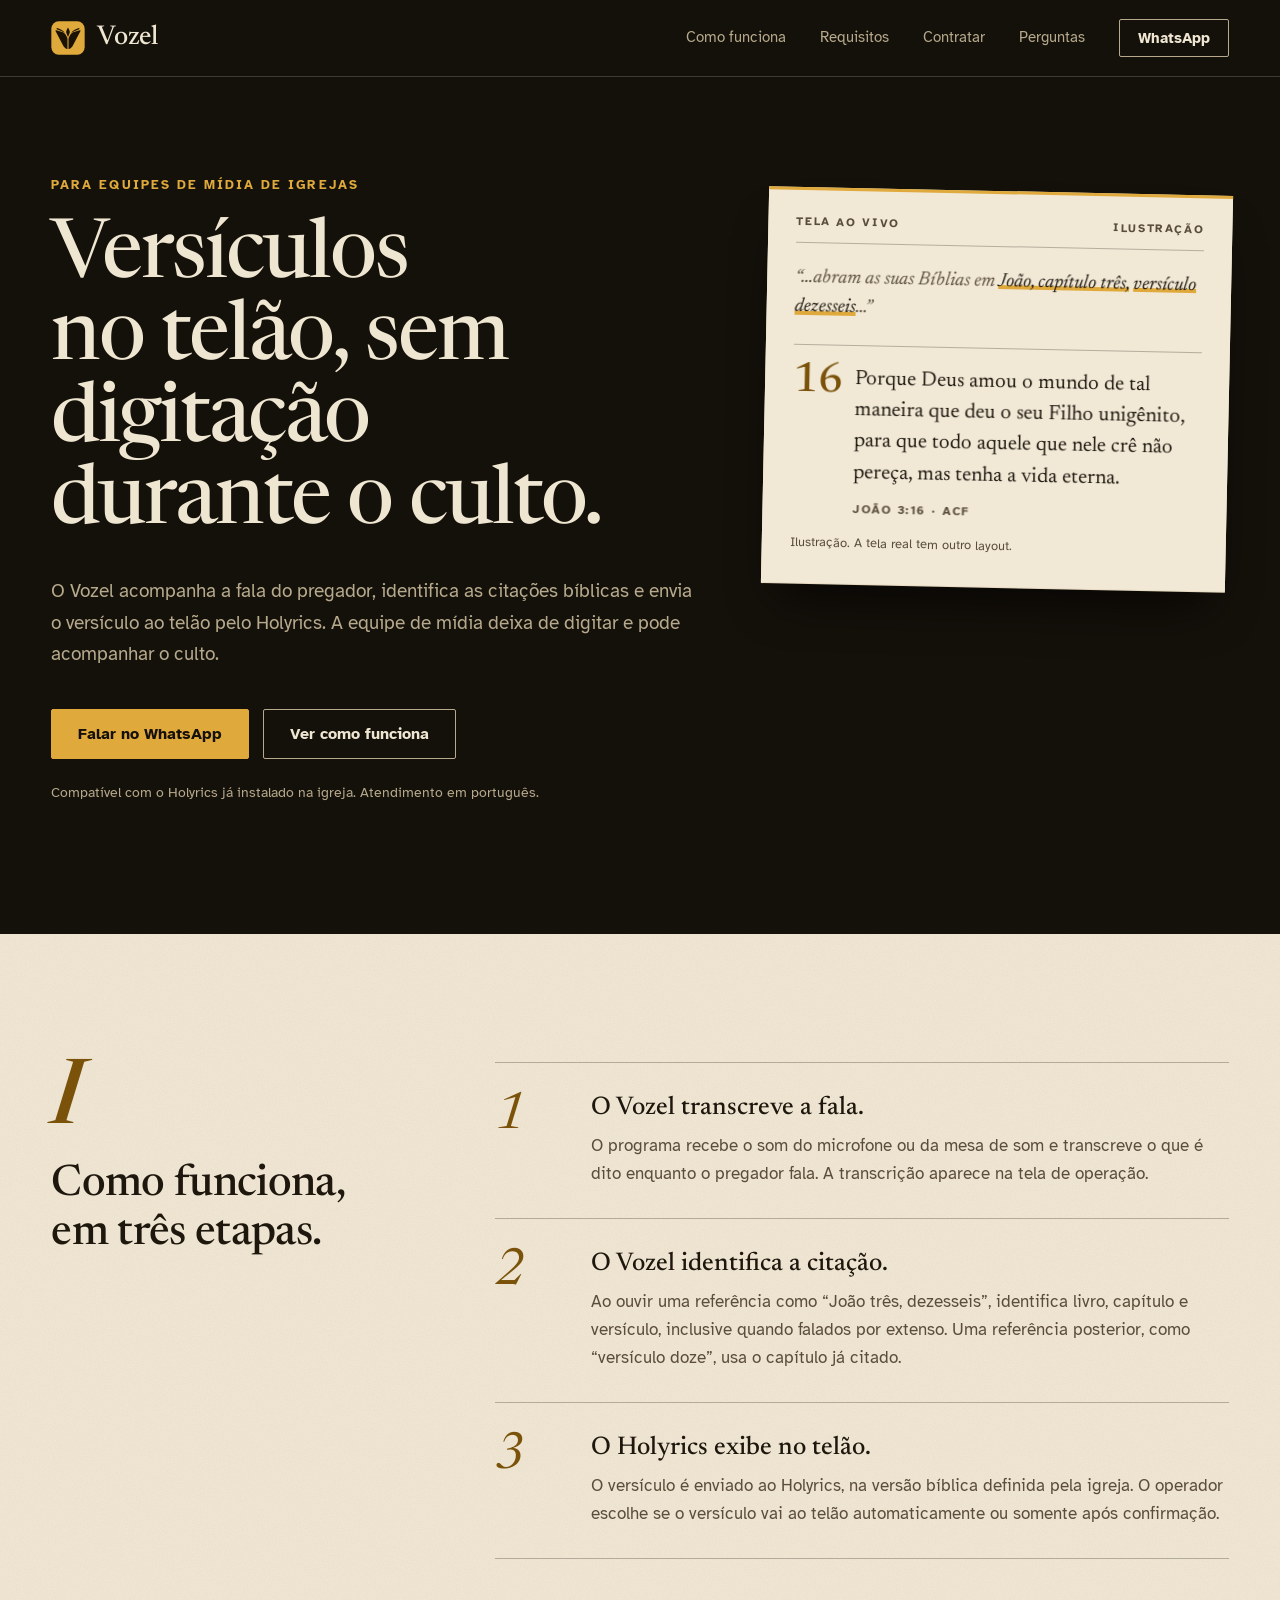
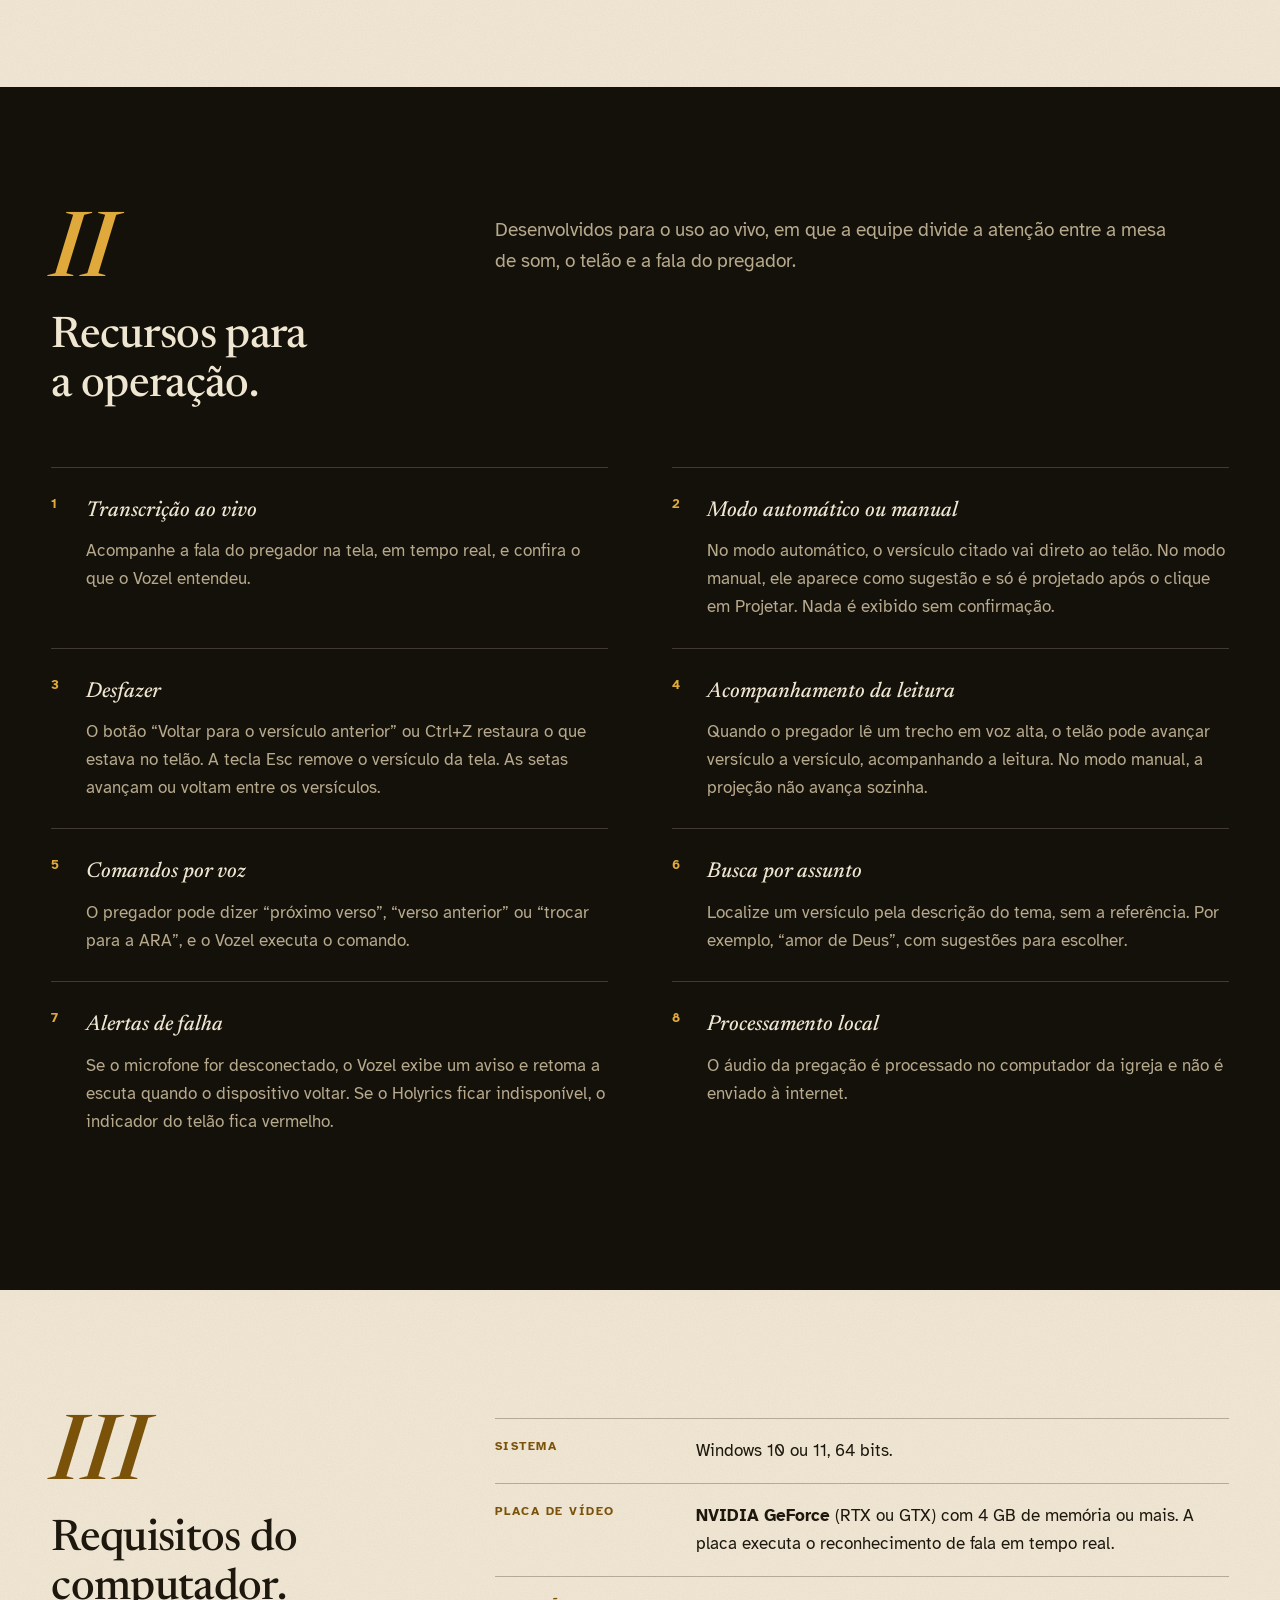
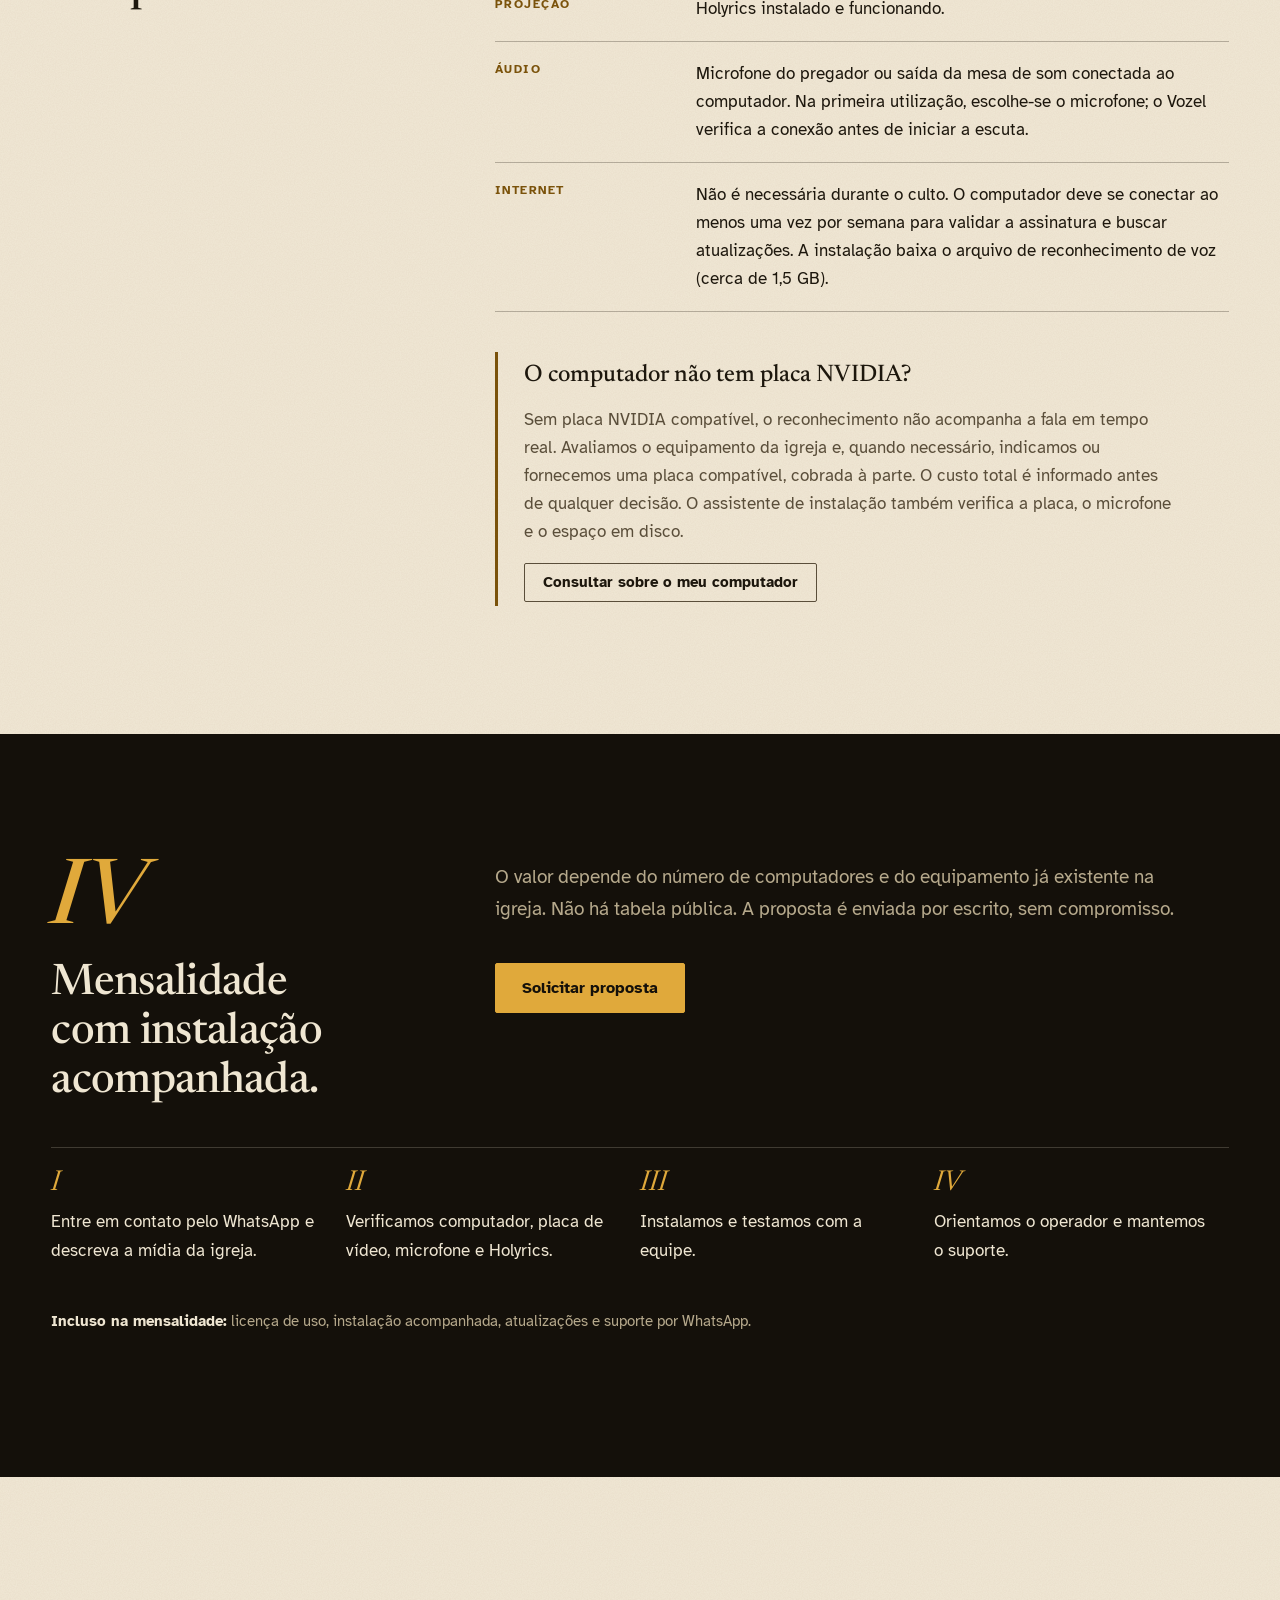
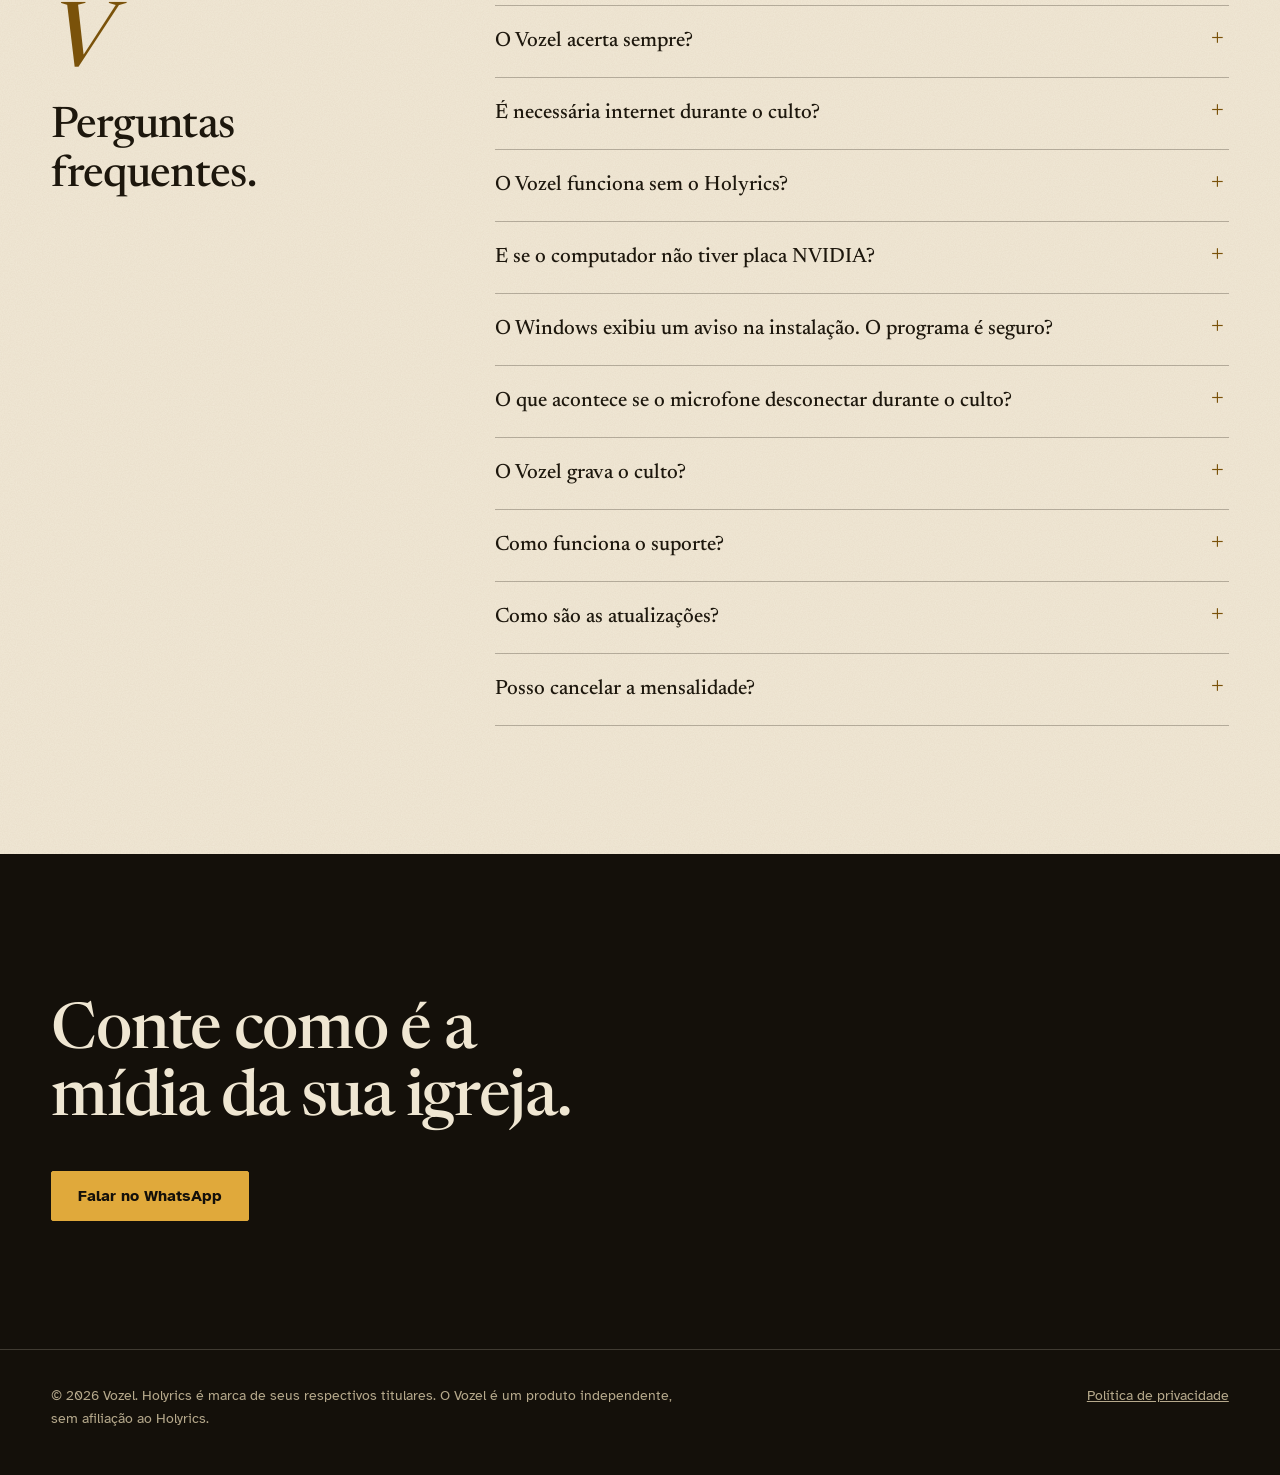
==== commit 10053e6d: "docs(site): copy em linguagem direta, sem retórica de IA Co-Authored-By: Claude Haiku 5.5 <noreply@a" ====
--- a/index.html
+++ b/index.html
@@ -3,13 +3,13 @@
 <head>
 <meta charset="utf-8">
 <meta name="viewport" content="width=device-width, initial-scale=1">
-<title>Vozel — o versículo no telão, no ritmo da pregação</title>
-<meta name="description" content="O Vozel ouve o pregador, percebe quando ele cita um versículo e manda para o telão pelo Holyrics. Funciona no computador da igreja, sem internet durante o culto.">
+<title>Vozel: versículos no telão durante o culto</title>
+<meta name="description" content="O Vozel acompanha a fala do pregador, identifica as citações bíblicas e envia o versículo ao telão pelo Holyrics. Roda no computador da igreja e não precisa de internet durante o culto.">
 <meta name="theme-color" content="#14100a">
 <link rel="icon" type="image/svg+xml" href="img/vozel-icone.svg">
 <link rel="preload" href="fonts/newsreader-normal-400_700.woff2" as="font" type="font/woff2" crossorigin>
-<meta property="og:title" content="Vozel — o versículo no telão, no ritmo da pregação">
-<meta property="og:description" content="Ouve o pregador e coloca o versículo no telão, pelo Holyrics. Funciona no computador da igreja.">
+<meta property="og:title" content="Vozel: versículos no telão durante o culto">
+<meta property="og:description" content="Identifica as citações bíblicas da pregação e envia o versículo ao telão pelo Holyrics. Funciona no computador da igreja.">
 <meta property="og:type" content="website">
 <link rel="stylesheet" href="style.css">
 </head>
@@ -34,14 +34,14 @@
 <section class="chapter ink hero" id="topo">
   <div class="wrap">
     <div>
-      <p class="kicker">Para a equipe de mídia da igreja</p>
-      <h1>O versículo no telão, <em>no ritmo</em> da pregação.</h1>
-      <p class="lede">O Vozel ouve o que o pregador fala, percebe quando ele cita um versículo e manda para o telão, pelo Holyrics. Quem opera a mídia deixa de digitar e volta a acompanhar o culto.</p>
+      <p class="kicker">Para equipes de mídia de igrejas</p>
+      <h1>Versículos no telão, sem digitação durante o culto.</h1>
+      <p class="lede">O Vozel acompanha a fala do pregador, identifica as citações bíblicas e envia o versículo ao telão pelo Holyrics. A equipe de mídia deixa de digitar e pode acompanhar o culto.</p>
       <div class="cta">
         <a class="btn" href="https://wa.me/5566999851332?text=Ol%C3%A1!%20Quero%20conhecer%20o%20Vozel." rel="noopener">Falar no WhatsApp</a>
         <a class="btn line" href="#como-funciona">Ver como funciona</a>
       </div>
-      <p class="fine">Funciona com o Holyrics que a igreja já usa. Atendimento em português.</p>
+      <p class="fine">Compatível com o Holyrics já instalado na igreja. Atendimento em português.</p>
     </div>
 
     <figure class="sheet" role="group" aria-label="Ilustração do funcionamento: a fala vira referência e o versículo aparece">
@@ -56,7 +56,7 @@
         <p>Porque Deus amou o mundo de tal maneira que deu o seu Filho unigênito, para que todo aquele que nele crê não pereça, mas tenha a vida eterna.</p>
         <cite>João 3:16 · ACF</cite>
       </div>
-      <p class="sheet-note">Exemplo ilustrativo; a tela real tem outro layout.</p>
+      <p class="sheet-note">Ilustração. A tela real tem outro layout.</p>
     </figure>
   </div>
 </section>
@@ -65,20 +65,20 @@
   <div class="wrap split">
     <div class="chapter-label">
       <span class="numeral" aria-hidden="true">I</span>
-      <h2>Da voz ao telão, em três passos.</h2>
+      <h2>Como funciona, em três etapas.</h2>
     </div>
     <ol class="moves">
       <li>
-        <h3>O pregador fala.</h3>
-        <p>O Vozel recebe o som do microfone ou da mesa de som e vai escrevendo o que é dito, enquanto o pregador fala. A legenda aparece na tela de quem opera.</p>
+        <h3>O Vozel transcreve a fala.</h3>
+        <p>O programa recebe o som do microfone ou da mesa de som e transcreve o que é dito enquanto o pregador fala. A transcrição aparece na tela de operação.</p>
       </li>
       <li>
-        <h3>O Vozel percebe a citação.</h3>
-        <p>Quando o pregador diz “João três, dezesseis”, o Vozel entende o livro, o capítulo e o versículo, mesmo falados por extenso. Se depois ele disser só “versículo doze”, o Vozel lembra de qual capítulo estavam falando.</p>
+        <h3>O Vozel identifica a citação.</h3>
+        <p>Ao ouvir uma referência como “João três, dezesseis”, identifica livro, capítulo e versículo, inclusive quando falados por extenso. Uma referência posterior, como “versículo doze”, usa o capítulo já citado.</p>
       </li>
       <li>
-        <h3>O Holyrics mostra no telão.</h3>
-        <p>O versículo vai para o Holyrics, na Bíblia que a igreja escolheu. Você decide: ele vai direto ao telão, ou espera o seu clique.</p>
+        <h3>O Holyrics exibe no telão.</h3>
+        <p>O versículo é enviado ao Holyrics, na versão bíblica definida pela igreja. O operador escolhe se o versículo vai ao telão automaticamente ou somente após confirmação.</p>
       </li>
     </ol>
   </div>
@@ -89,19 +89,19 @@
     <div class="split" style="margin-bottom:56px">
       <div class="chapter-label">
         <span class="numeral" aria-hidden="true">II</span>
-        <h2>O que a equipe de mídia passa a ter.</h2>
+        <h2>Recursos para a operação.</h2>
       </div>
-      <p class="lede">Pensado para quem trabalha ao vivo, com a atenção dividida entre a mesa de som, o telão e o que o pregador acabou de dizer.</p>
+      <p class="lede">Desenvolvidos para o uso ao vivo, em que a equipe divide a atenção entre a mesa de som, o telão e a fala do pregador.</p>
     </div>
     <ol class="vlist">
-      <li><sup>1</sup><h3>Legenda ao vivo</h3><p>Você vê o que o pregador está dizendo, palavra por palavra, e confere o que o Vozel entendeu.</p></li>
-      <li><sup>2</sup><h3>Automático ou Manual</h3><p>No Automático, o versículo citado vai direto ao telão. No Manual, ele aparece como sugestão e só vai ao telão quando você clica em Projetar. Nada sai sem o seu clique.</p></li>
-      <li><sup>3</sup><h3>Errou? Desfaça num clique</h3><p>“Voltar para o versículo anterior” (ou Ctrl+Z) recoloca o que estava no telão. A tecla Esc tira o versículo da tela. As setas passam para o versículo seguinte ou anterior.</p></li>
-      <li><sup>4</sup><h3>Acompanha a leitura</h3><p>Quando o pregador lê um trecho em voz alta, o telão pode avançar de versículo em versículo, no ritmo da leitura. No modo Manual, ele não avança sozinho.</p></li>
-      <li><sup>5</sup><h3>Obedece a comandos falados</h3><p>O pregador pode dizer “próximo verso”, “verso anterior” ou “trocar para a ARA”, e o Vozel faz.</p></li>
-      <li><sup>6</sup><h3>Busca por assunto</h3><p>Para o versículo que o pregador descreve sem citar. Digite “amor de Deus” e escolha entre as sugestões.</p></li>
-      <li><sup>7</sup><h3>Avisa quando algo falha</h3><p>Se o microfone for desconectado, o Vozel avisa na tela e volta a ouvir sozinho quando ele reaparecer. Se o Holyrics sair do ar, a luz do telão fica vermelha. Você descobre antes do pregador.</p></li>
-      <li><sup>8</sup><h3>Voz no próprio computador</h3><p>O som da pregação é processado na máquina da igreja e não é enviado para a internet.</p></li>
+      <li><sup>1</sup><h3>Transcrição ao vivo</h3><p>Acompanhe a fala do pregador na tela, em tempo real, e confira o que o Vozel entendeu.</p></li>
+      <li><sup>2</sup><h3>Modo automático ou manual</h3><p>No modo automático, o versículo citado vai direto ao telão. No modo manual, ele aparece como sugestão e só é projetado após o clique em Projetar. Nada é exibido sem confirmação.</p></li>
+      <li><sup>3</sup><h3>Desfazer</h3><p>O botão “Voltar para o versículo anterior” ou Ctrl+Z restaura o que estava no telão. A tecla Esc remove o versículo da tela. As setas avançam ou voltam entre os versículos.</p></li>
+      <li><sup>4</sup><h3>Acompanhamento da leitura</h3><p>Quando o pregador lê um trecho em voz alta, o telão pode avançar versículo a versículo, acompanhando a leitura. No modo manual, a projeção não avança sozinha.</p></li>
+      <li><sup>5</sup><h3>Comandos por voz</h3><p>O pregador pode dizer “próximo verso”, “verso anterior” ou “trocar para a ARA”, e o Vozel executa o comando.</p></li>
+      <li><sup>6</sup><h3>Busca por assunto</h3><p>Localize um versículo pela descrição do tema, sem a referência. Por exemplo, “amor de Deus”, com sugestões para escolher.</p></li>
+      <li><sup>7</sup><h3>Alertas de falha</h3><p>Se o microfone for desconectado, o Vozel exibe um aviso e retoma a escuta quando o dispositivo voltar. Se o Holyrics ficar indisponível, o indicador do telão fica vermelho.</p></li>
+      <li><sup>8</sup><h3>Processamento local</h3><p>O áudio da pregação é processado no computador da igreja e não é enviado à internet.</p></li>
     </ol>
   </div>
 </section>
@@ -110,20 +110,20 @@
   <div class="wrap split">
     <div class="chapter-label">
       <span class="numeral" aria-hidden="true">III</span>
-      <h2>Antes de instalar, conferimos o seu computador.</h2>
+      <h2>Requisitos do computador.</h2>
     </div>
     <div>
       <dl class="spec">
         <div><dt>Sistema</dt><dd>Windows 10 ou 11, 64 bits.</dd></div>
-        <div><dt>Placa de vídeo</dt><dd><b>NVIDIA GeForce</b> (RTX ou GTX) com 4 GB de memória ou mais. É ela que faz o Vozel acompanhar a fala do pregador em tempo real.</dd></div>
+        <div><dt>Placa de vídeo</dt><dd><b>NVIDIA GeForce</b> (RTX ou GTX) com 4 GB de memória ou mais. A placa executa o reconhecimento de fala em tempo real.</dd></div>
         <div><dt>Projeção</dt><dd>Holyrics instalado e funcionando.</dd></div>
-        <div><dt>Áudio</dt><dd>Microfone do pregador ou saída da mesa de som ligada ao computador. Na primeira vez você escolhe qual é o microfone, e o Vozel confere se ele está conectado antes de começar a ouvir.</dd></div>
-        <div><dt>Internet</dt><dd>Não é preciso durante o culto. O computador precisa se conectar de vez em quando (ao menos uma vez por semana) para confirmar a assinatura e buscar atualizações. Na instalação, baixa também o arquivo de voz (cerca de 1,5 GB).</dd></div>
+        <div><dt>Áudio</dt><dd>Microfone do pregador ou saída da mesa de som conectada ao computador. Na primeira utilização, escolhe-se o microfone; o Vozel verifica a conexão antes de iniciar a escuta.</dd></div>
+        <div><dt>Internet</dt><dd>Não é necessária durante o culto. O computador deve se conectar ao menos uma vez por semana para validar a assinatura e buscar atualizações. A instalação baixa o arquivo de reconhecimento de voz (cerca de 1,5 GB).</dd></div>
       </dl>
       <div class="aside">
-        <h3>O computador da mídia não tem a placa?</h3>
-        <p>Sem a placa NVIDIA, o Vozel fica lento demais para acompanhar o culto. Avaliamos o equipamento da sua igreja e, se for preciso, indicamos ou fornecemos a placa compatível, à parte. Você conhece o custo total antes de decidir. O assistente de instalação também confere a placa, o microfone e o espaço em disco.</p>
-        <a class="btn line sm" href="https://wa.me/5566999851332?text=Ol%C3%A1!%20Quero%20saber%20se%20meu%20computador%20serve%20para%20o%20Vozel." rel="noopener">Perguntar sobre o meu computador</a>
+        <h3>O computador não tem placa NVIDIA?</h3>
+        <p>Sem placa NVIDIA compatível, o reconhecimento não acompanha a fala em tempo real. Avaliamos o equipamento da igreja e, quando necessário, indicamos ou fornecemos uma placa compatível, cobrada à parte. O custo total é informado antes de qualquer decisão. O assistente de instalação também verifica a placa, o microfone e o espaço em disco.</p>
+        <a class="btn line sm" href="https://wa.me/5566999851332?text=Ol%C3%A1!%20Quero%20saber%20se%20meu%20computador%20serve%20para%20o%20Vozel." rel="noopener">Consultar sobre o meu computador</a>
       </div>
     </div>
   </div>
@@ -134,20 +134,20 @@
     <div class="split">
       <div class="chapter-label">
         <span class="numeral" aria-hidden="true">IV</span>
-        <h2>Mensalidade, com instalação acompanhada.</h2>
+        <h2>Mensalidade com instalação acompanhada.</h2>
       </div>
       <div>
-        <p class="lede">Não há tabela pública. O valor depende de quantos computadores vão usar o Vozel e do equipamento que a igreja já tem. A proposta vem por escrito, antes de qualquer compromisso.</p>
-        <div class="cta"><a class="btn" href="https://wa.me/5566999851332?text=Ol%C3%A1!%20Quero%20uma%20proposta%20do%20Vozel." rel="noopener">Pedir uma proposta</a></div>
+        <p class="lede">O valor depende do número de computadores e do equipamento já existente na igreja. Não há tabela pública. A proposta é enviada por escrito, sem compromisso.</p>
+        <div class="cta"><a class="btn" href="https://wa.me/5566999851332?text=Ol%C3%A1!%20Quero%20uma%20proposta%20do%20Vozel." rel="noopener">Solicitar proposta</a></div>
       </div>
     </div>
     <ol class="steps">
-      <li>Você chama no WhatsApp e conta como é a mídia da igreja.</li>
-      <li>Conferimos o computador, a placa de vídeo, o microfone e o Holyrics.</li>
-      <li>Instalamos e testamos junto com você.</li>
-      <li>Mostramos ao operador como usar, e seguimos no suporte.</li>
+      <li>Entre em contato pelo WhatsApp e descreva a mídia da igreja.</li>
+      <li>Verificamos computador, placa de vídeo, microfone e Holyrics.</li>
+      <li>Instalamos e testamos com a equipe.</li>
+      <li>Orientamos o operador e mantemos o suporte.</li>
     </ol>
-    <p class="included"><b>Incluso na mensalidade:</b> licença de uso, instalação acompanhada, atualizações do programa e suporte por WhatsApp.</p>
+    <p class="included"><b>Incluso na mensalidade:</b> licença de uso, instalação acompanhada, atualizações e suporte por WhatsApp.</p>
   </div>
 </section>
 
@@ -160,26 +160,26 @@
   <div class="wrap split">
     <div class="chapter-label">
       <span class="numeral" aria-hidden="true">V</span>
-      <h2>Perguntas que a equipe de mídia costuma fazer.</h2>
+      <h2>Perguntas frequentes.</h2>
     </div>
     <div class="faq">
-      <details><summary>O Vozel acerta sempre?</summary><p>Nenhum sistema que ouve a fala é perfeito. Por isso você vê na legenda o que foi entendido e pode usar o modo Manual, em que nada vai ao telão sem o seu clique. Se algo errado aparecer, a tecla Esc tira da tela e Ctrl+Z volta ao versículo anterior.</p></details>
-      <details><summary>Preciso de internet durante o culto?</summary><p>Não. Durante o culto o Vozel funciona sem internet. O computador só precisa se conectar de vez em quando, ao menos uma vez por semana, para confirmar que a assinatura está em dia e buscar atualizações.</p></details>
-      <details><summary>Funciona sem o Holyrics?</summary><p>Não para projetar. O Vozel foi feito para trabalhar junto com o Holyrics, que é quem mostra o versículo no telão. Sem ele, você continua vendo a legenda do que o pregador diz, mas nada vai para o telão.</p></details>
-      <details><summary>E se o computador não tiver placa NVIDIA?</summary><p>A placa é necessária. Podemos indicar ou fornecer uma compatível, à parte, depois de avaliar o equipamento da igreja.</p></details>
-      <details><summary>O Windows exibiu um aviso ao instalar. É seguro?</summary><p>Como o programa é novo, o Windows pode avisar sobre “editor desconhecido” na primeira instalação. Por isso a instalação é feita junto com você, que acompanha cada passo.</p></details>
-      <details><summary>E se o microfone desconectar no meio do culto?</summary><p>O Vozel avisa na tela e, quando o microfone voltar, ele volta a ouvir sozinho. Se o Holyrics sair do ar, a luz do telão fica vermelha e você é avisado.</p></details>
-      <details><summary>O Vozel grava a pregação?</summary><p>Não grava o som. O que fica no computador, para o suporte, é um registro em texto do que foi reconhecido e dos versículos mostrados. Ele só sai de lá se você decidir enviar.</p></details>
-      <details><summary>Como funciona o suporte?</summary><p>Por WhatsApp, em português. Dentro do programa há o botão “Gerar pacote de suporte”: ele junta, num arquivo, as informações que precisamos (sem senhas) para você nos enviar, e a gente resolve.</p></details>
-      <details><summary>Como chegam as atualizações?</summary><p>O programa avisa quando há versão nova. Você atualiza com um clique, nunca com o Vozel ouvindo o culto, e o arquivo é conferido antes de ser instalado.</p></details>
-      <details><summary>Posso cancelar a mensalidade?</summary><p>Sim. As condições do contrato constam da proposta, para você ler antes de aceitar.</p></details>
+      <details><summary>O Vozel acerta sempre?</summary><p>Nenhum sistema de reconhecimento de fala é infalível. A transcrição fica visível na tela, e o modo manual exige confirmação para cada projeção. Um erro pode ser removido com Esc ou desfeito com Ctrl+Z.</p></details>
+      <details><summary>É necessária internet durante o culto?</summary><p>Não. O Vozel funciona sem internet. O computador só precisa se conectar ao menos uma vez por semana para validar a assinatura e buscar atualizações.</p></details>
+      <details><summary>O Vozel funciona sem o Holyrics?</summary><p>Não para projetar. O Holyrics exibe o versículo no telão. Sem ele, a transcrição continua visível na tela de operação, mas nada é enviado ao telão.</p></details>
+      <details><summary>E se o computador não tiver placa NVIDIA?</summary><p>A placa é obrigatória. Podemos indicar ou fornecer uma compatível, cobrada à parte, após avaliar o equipamento da igreja.</p></details>
+      <details><summary>O Windows exibiu um aviso na instalação. O programa é seguro?</summary><p>Por ser um programa novo, o Windows pode exibir um aviso de editor desconhecido na primeira instalação. A instalação é acompanhada pela nossa equipe, passo a passo.</p></details>
+      <details><summary>O que acontece se o microfone desconectar durante o culto?</summary><p>O Vozel exibe um aviso e retoma a escuta quando o microfone for reconectado. Se o Holyrics ficar indisponível, o indicador do telão fica vermelho e o operador é avisado.</p></details>
+      <details><summary>O Vozel grava o culto?</summary><p>Não grava o som. No computador, o programa guarda um registro em texto da transcrição e dos versículos exibidos, usado para suporte e para as gravações de culto iniciadas pelo operador. Esse registro só é enviado se você decidir compartilhá-lo.</p></details>
+      <details><summary>Como funciona o suporte?</summary><p>Por WhatsApp, em português. O botão “Gerar pacote de suporte” reúne as informações necessárias, sem senhas, em um arquivo que você envia para nós.</p></details>
+      <details><summary>Como são as atualizações?</summary><p>O programa avisa quando há uma nova versão. A atualização é feita com um clique, nunca durante o culto, e o arquivo é verificado antes da instalação.</p></details>
+      <details><summary>Posso cancelar a mensalidade?</summary><p>Sim. As condições contratuais constam da proposta, que deve ser lida antes da contratação.</p></details>
     </div>
   </div>
 </section>
 
 <section class="chapter ink closing">
   <div class="wrap">
-    <h2>Conte como é a mídia da sua <em>igreja.</em></h2>
+    <h2>Conte como é a mídia da sua igreja.</h2>
     <div class="cta"><a class="btn" href="https://wa.me/5566999851332?text=Ol%C3%A1!%20Quero%20conhecer%20o%20Vozel." rel="noopener">Falar no WhatsApp</a></div>
   </div>
 </section>
@@ -188,7 +188,7 @@
 
 <footer class="foot">
   <div class="wrap">
-    <p>© <span id="ano">2026</span> Vozel. Holyrics é marca de seus respectivos titulares; o Vozel é um produto independente e não é afiliado a ele.</p>
+    <p>© <span id="ano">2026</span> Vozel. Holyrics é marca de seus respectivos titulares. O Vozel é um produto independente, sem afiliação ao Holyrics.</p>
     <a href="privacidade.html">Política de privacidade</a>
   </div>
 </footer>
